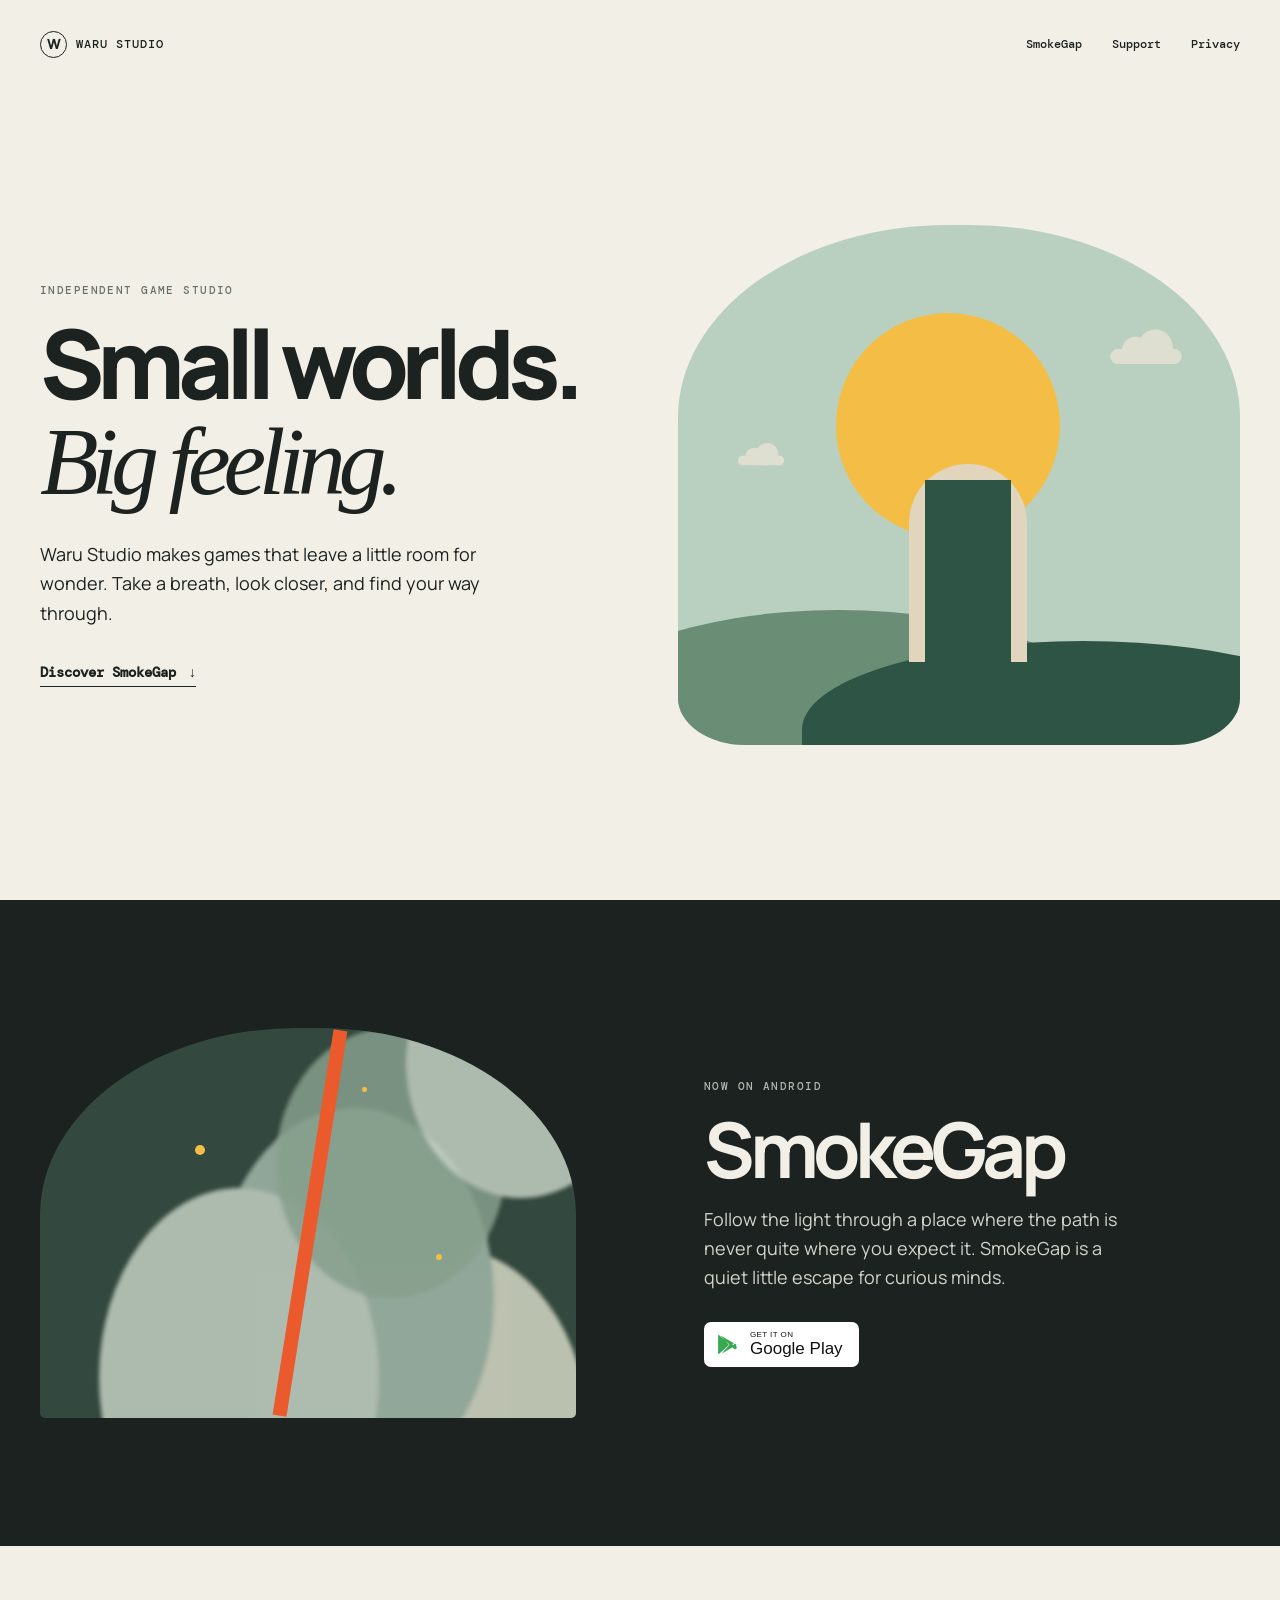
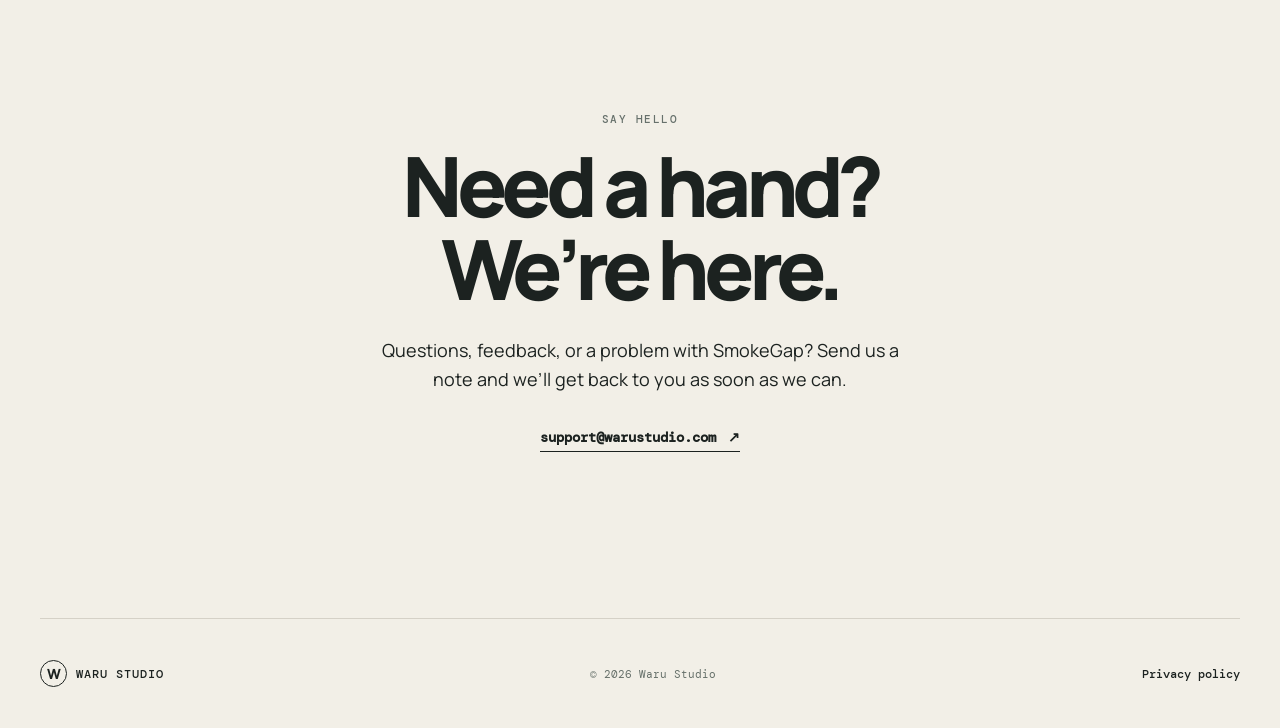
==== index.html @ ace578a3 "Initial website" ====
<!doctype html>
<html lang="en"><head><meta charset="utf-8"><meta name="viewport" content="width=device-width, initial-scale=1"><meta name="description" content="Waru Studio creates thoughtful games and digital experiences. Meet SmokeGap."><title>Waru Studio — Small worlds, made with care</title><link rel="preconnect" href="https://fonts.googleapis.com"><link rel="preconnect" href="https://fonts.gstatic.com" crossorigin><link href="https://fonts.googleapis.com/css2?family=DM+Mono:wght@400;500&family=Manrope:wght@400;500;600;700;800&display=swap" rel="stylesheet"><link rel="stylesheet" href="styles.css"></head>
<body><header class="site-header"><a class="brand" href="#top" aria-label="Waru Studio home"><span class="brand-mark">W</span> WARU STUDIO</a><button class="menu-toggle" aria-expanded="false" aria-controls="nav">Menu</button><nav id="nav" aria-label="Main navigation"><a href="#smokegap">SmokeGap</a><a href="#support">Support</a><a href="privacy.html">Privacy</a></nav></header>
<main id="top"><section class="hero" aria-labelledby="hero-title"><div class="hero-copy"><p class="eyebrow">Independent game studio</p><h1 id="hero-title">Small worlds.<br><em>Big feeling.</em></h1><p class="intro">Waru Studio makes games that leave a little room for wonder. Take a breath, look closer, and find your way through.</p><a class="text-link" href="#smokegap">Discover SmokeGap <span aria-hidden="true">↓</span></a></div><div class="hero-art" aria-hidden="true"><div class="sun"></div><div class="cloud cloud-one"></div><div class="cloud cloud-two"></div><div class="hill hill-back"></div><div class="hill hill-front"></div><div class="arch"><span></span></div><p>01 / WARU</p></div></section>
<section class="game" id="smokegap" aria-labelledby="smokegap-title"><div class="game-art" aria-hidden="true"><div class="smoke smoke-a"></div><div class="smoke smoke-b"></div><div class="gap"></div><div class="spark one"></div><div class="spark two"></div><div class="spark three"></div></div><div class="game-copy"><p class="eyebrow">Now on Android</p><h2 id="smokegap-title">SmokeGap</h2><p>Follow the light through a place where the path is never quite where you expect it. SmokeGap is a quiet little escape for curious minds.</p><a class="play-button" href="https://play.google.com/store/search?q=SmokeGap&amp;c=apps" target="_blank" rel="noopener noreferrer" aria-label="Find SmokeGap on Google Play"><svg viewBox="0 0 24 24" aria-hidden="true"><path d="M3.5 2.7 13.9 12 3.5 21.3c-.3-.3-.5-.8-.5-1.3V4c0-.5.2-1 .5-1.3Zm11.8 10.6 2.8-2.5-12.8-7.4 9.1 10Zm2.8.1-2.8-2.5-9.1 10 12.8-7.4c-.2 0-.5 0-.9-.1ZM20.4 12l-1.3-.8-3.2 2.8 3.2 2.8 1.3-.8c.8-.5.8-1.5 0-2Z"/></svg><span><small>GET IT ON</small>Google Play</span></a></div></section>
<section class="support" id="support" aria-labelledby="support-title"><p class="eyebrow">Say hello</p><h2 id="support-title">Need a hand?<br>We’re here.</h2><p>Questions, feedback, or a problem with SmokeGap? Send us a note and we’ll get back to you as soon as we can.</p><a class="contact-link" href="mailto:support@warustudio.com">support@warustudio.com <span aria-hidden="true">↗</span></a></section></main>
<footer><a class="brand" href="#top"><span class="brand-mark">W</span> WARU STUDIO</a><p>© <span id="year"></span> Waru Studio</p><a href="privacy.html">Privacy policy</a></footer><script src="script.js"></script></body></html>
---- styles.css ----
:root{--ink:#1c2220;--cream:#f2efe7;--orange:#eb5a2d;--yellow:#f4be46;--mono:"DM Mono",monospace;--sans:"Manrope",sans-serif}*{box-sizing:border-box}html{scroll-behavior:smooth}body{margin:0;background:var(--cream);color:var(--ink);font-family:var(--sans);font-size:16px;line-height:1.6}.site-header,footer{width:min(1200px,calc(100% - 48px));margin:auto;display:flex;align-items:center;justify-content:space-between}.site-header{min-height:88px}.brand{display:inline-flex;align-items:center;gap:9px;color:var(--ink);font:500 12px/1 var(--mono);letter-spacing:.08em;text-decoration:none}.brand-mark{display:grid;place-items:center;width:27px;height:27px;border:1.5px solid var(--ink);border-radius:50%;font-family:var(--sans);font-weight:800;font-size:14px;letter-spacing:0}nav{display:flex;gap:30px}nav a,footer>a:not(.brand){font:500 12px var(--mono);color:var(--ink);text-decoration:none}nav a:hover,footer>a:hover{color:var(--orange)}.menu-toggle{display:none;background:none;border:0;color:var(--ink);font:500 12px var(--mono)}.hero{width:min(1200px,calc(100% - 48px));min-height:calc(100vh - 88px);margin:auto;display:grid;grid-template-columns:1fr 1fr;gap:6vw;align-items:center;padding:62px 0 80px}.eyebrow{margin:0 0 18px;font:500 11px var(--mono);letter-spacing:.13em;text-transform:uppercase;color:#67716c}.hero h1,.support h2{margin:0;font-size:clamp(3.5rem,7.5vw,7rem);line-height:.99;letter-spacing:-.075em;font-weight:800}.hero h1 em{font-family:Georgia,serif;font-weight:400}.intro{max-width:470px;margin:30px 0;font-size:18px;line-height:1.65}.text-link,.contact-link{display:inline-flex;gap:12px;align-items:center;color:var(--ink);font:600 14px var(--mono);text-decoration:none;border-bottom:1px solid var(--ink);padding-bottom:5px}.text-link:hover,.contact-link:hover{color:var(--orange);border-color:var(--orange)}.hero-art{position:relative;height:min(520px,48vw);min-height:380px;background:#b9d0c1;border-radius:48% 48% 12% 12% / 37% 37% 9% 9%;overflow:hidden}.hero-art p{position:absolute;top:19px;right:23px;margin:0;font:11px var(--mono);color:#476257}.sun{position:absolute;width:40%;aspect-ratio:1;border-radius:50%;background:var(--yellow);top:17%;left:28%}.cloud{position:absolute;width:110px;height:23px;border-radius:30px;background:#e9e3d5;opacity:.8}.cloud:before,.cloud:after{content:"";position:absolute;border-radius:50%;background:inherit}.cloud:before{width:42px;height:42px;left:18px;bottom:0}.cloud:after{width:53px;height:53px;right:14px;bottom:0}.cloud-one{top:23%;right:7%;transform:scale(.65)}.cloud-two{top:43%;left:5%;transform:scale(.42)}.hill{position:absolute;bottom:-14%;border-radius:50% 50% 0 0}.hill-back{width:95%;height:40%;background:#6a8d76;left:-19%}.hill-front{width:100%;height:34%;background:#2d5445;right:-22%}.arch{position:absolute;bottom:16%;left:41%;width:21%;height:38%;border:16px solid #e2d5be;border-bottom:0;border-radius:120px 120px 0 0}.arch span{display:block;height:100%;background:#2d5445}.game{background:var(--ink);color:var(--cream);padding:clamp(70px,10vw,140px) max(24px,calc((100% - 1200px)/2));display:grid;grid-template-columns:1fr 1fr;align-items:center;gap:10vw}.game-art{height:390px;position:relative;background:#33483e;overflow:hidden;border-radius:48% 48% 5px 5px}.smoke{position:absolute;background:#c4d0c3;border-radius:50%;filter:blur(2px);opacity:.85}.smoke-a{height:380px;width:280px;left:11%;bottom:-150px;box-shadow:115px -80px 0 #a2b8a9,210px 60px 0 #d4d7c4}.smoke-b{height:270px;width:230px;right:-60px;top:-100px;box-shadow:-130px 100px 0 #879f8c}.gap{position:absolute;background:var(--orange);width:14px;height:100%;left:49%;transform:rotate(9deg)}.spark{position:absolute;width:10px;height:10px;border-radius:50%;background:var(--yellow)}.spark.one{left:29%;top:30%}.spark.two{right:25%;top:58%;width:6px;height:6px}.spark.three{left:60%;top:15%;width:5px;height:5px}.game h2{font-size:clamp(3rem,6vw,5.5rem);margin:0 0 18px;line-height:1;letter-spacing:-.065em}.game-copy>p:not(.eyebrow){max-width:440px;font-size:18px;margin:0 0 30px;color:#d3d4cb}.game .eyebrow{color:#aeb8af}.play-button{display:inline-flex;align-items:center;gap:10px;border-radius:7px;background:#fff;color:#111;padding:9px 16px 9px 11px;text-decoration:none;line-height:1.1;transition:transform .2s}.play-button:hover{transform:translateY(-2px)}.play-button svg{width:25px;fill:#36a852}.play-button small{display:block;font-size:8px;letter-spacing:.05em}.play-button span{font-size:17px;font-family:Arial,sans-serif}.support{width:min(700px,calc(100% - 48px));margin:auto;text-align:center;padding:clamp(90px,13vw,170px) 0}.support h2{font-size:clamp(3rem,6.5vw,5.8rem)}.support>p:not(.eyebrow){margin:27px auto 30px;max-width:540px;font-size:18px}footer{min-height:110px;border-top:1px solid #d5d1c7;color:#66706a;font-size:12px}footer p{margin:0;font:11px var(--mono)}.policy{width:min(760px,calc(100% - 48px));margin:70px auto 120px}.policy h1{font-size:clamp(3.2rem,8vw,6rem);line-height:1;letter-spacing:-.07em;margin:0 0 45px}.policy h2{font-size:1.45rem;margin:42px 0 8px;letter-spacing:-.035em}.policy p{font-size:17px}.policy a{color:var(--orange)}@media(max-width:720px){.site-header{min-height:72px}.menu-toggle{display:block}nav{display:none;position:absolute;top:62px;left:24px;right:24px;padding:18px;background:var(--cream);border:1px solid #d5d1c7;flex-direction:column;gap:12px;z-index:3}nav.open,.always-visible{display:flex}.hero{grid-template-columns:1fr;gap:50px;padding-top:48px}.hero-art{height:80vw;min-height:0;order:-1;border-radius:42% 42% 12% 12% / 33% 33% 9% 9%}.hero h1{font-size:clamp(3.6rem,17vw,5.4rem)}.game{grid-template-columns:1fr;gap:45px}.game-art{height:300px}.support{padding:100px 0}footer{min-height:140px;flex-wrap:wrap;gap:15px;padding:25px 0}footer .brand{width:100%}}
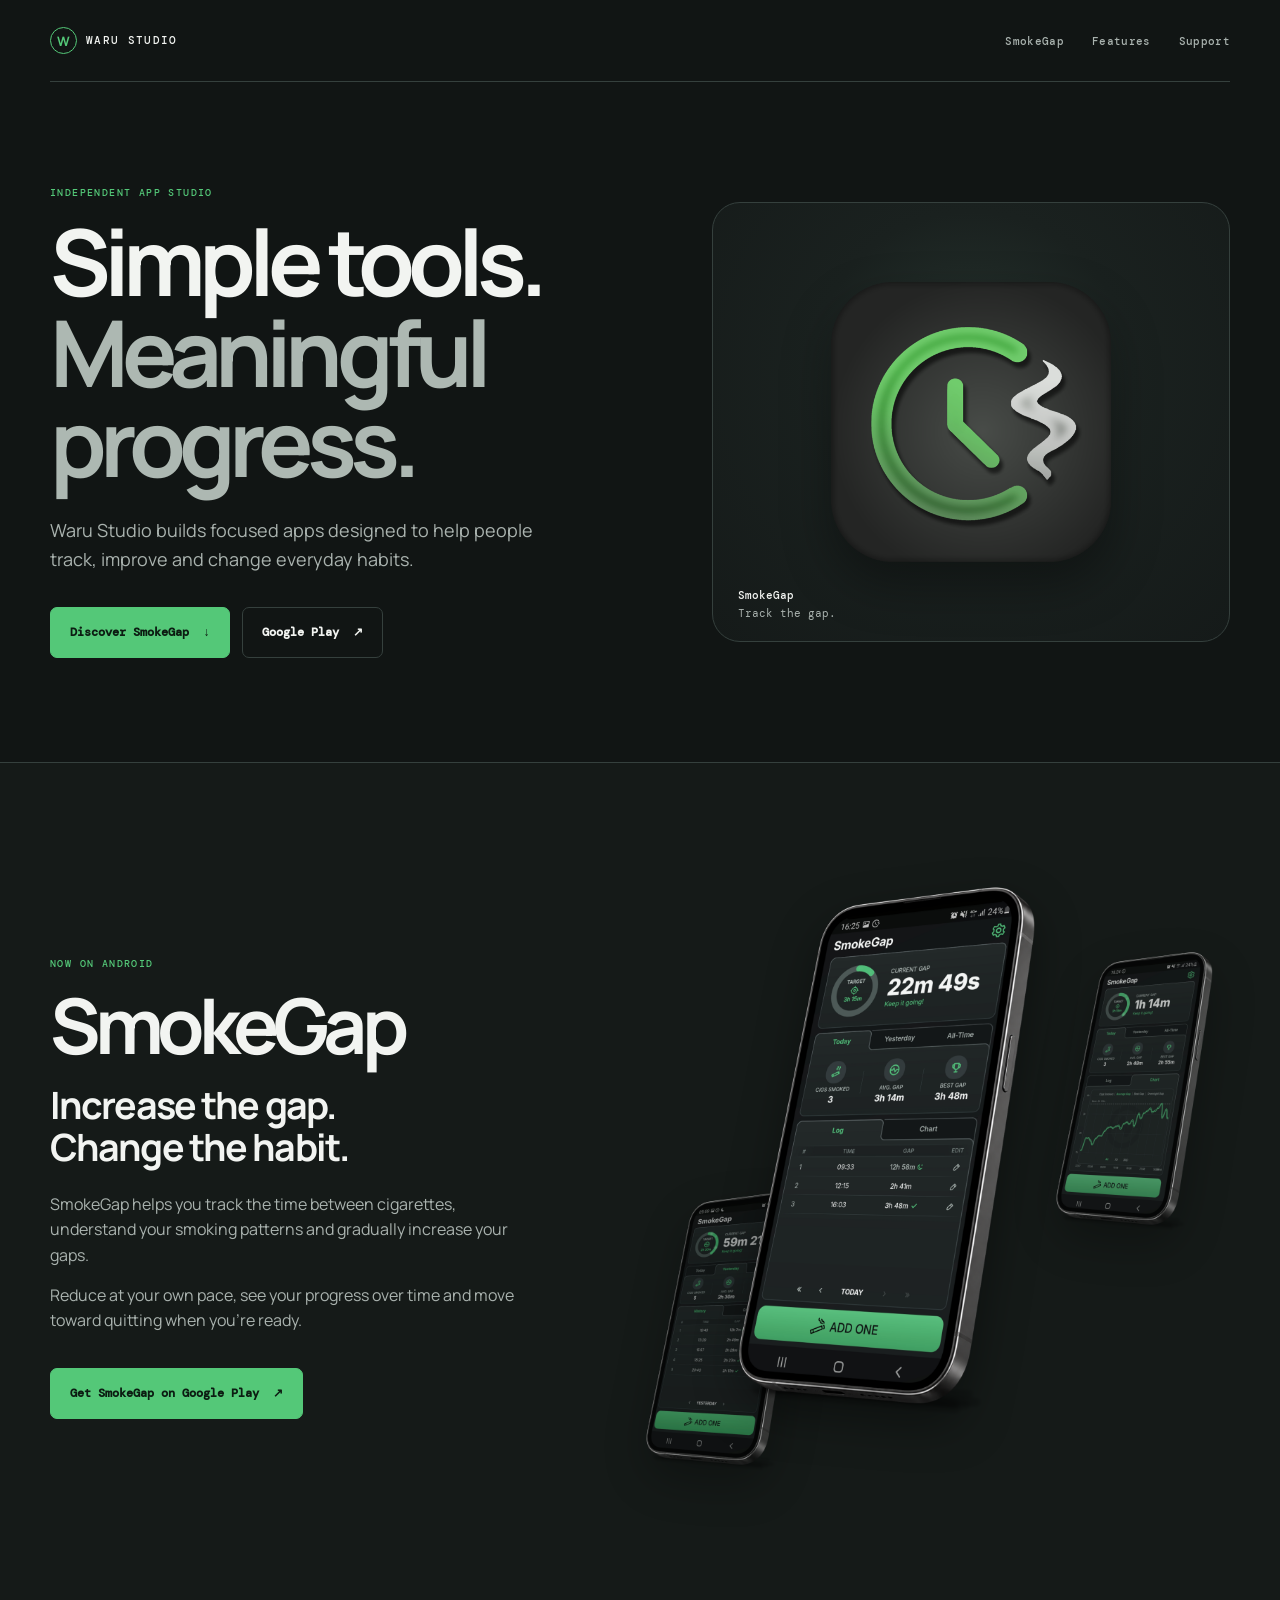
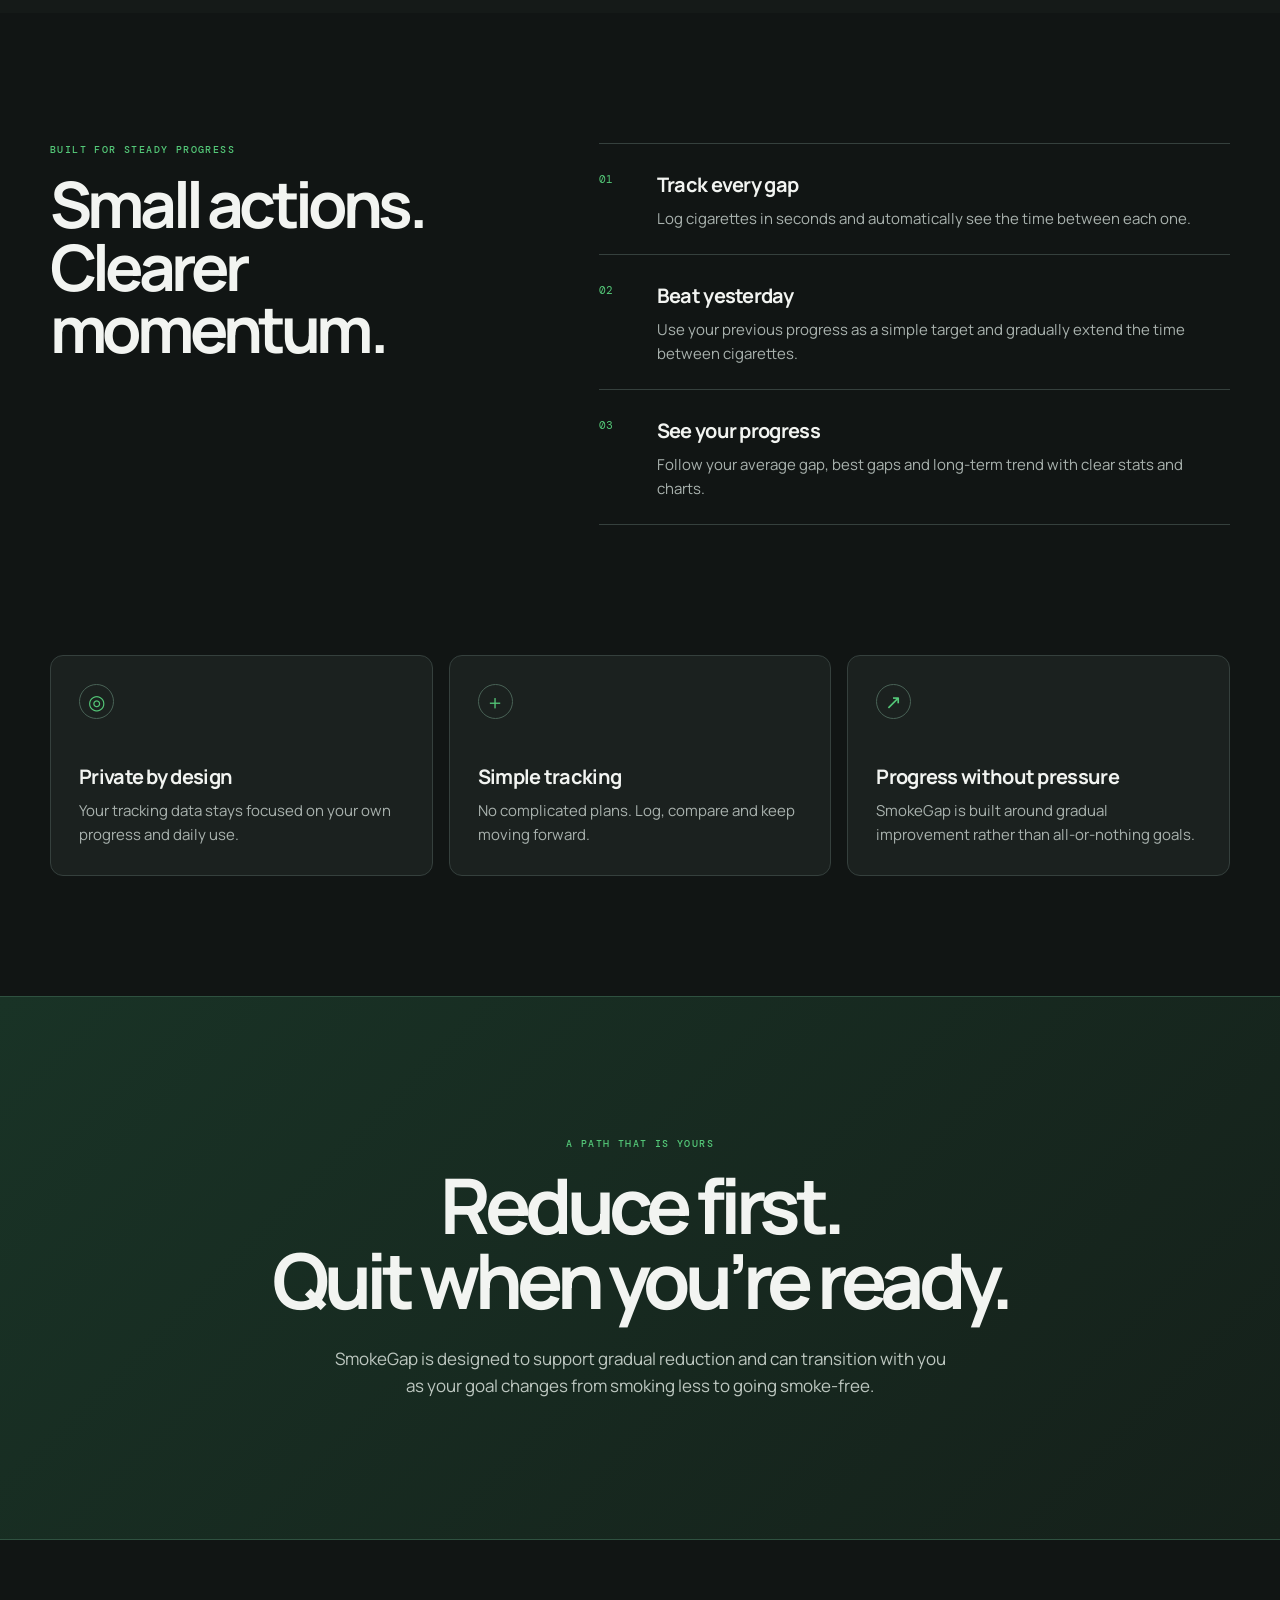
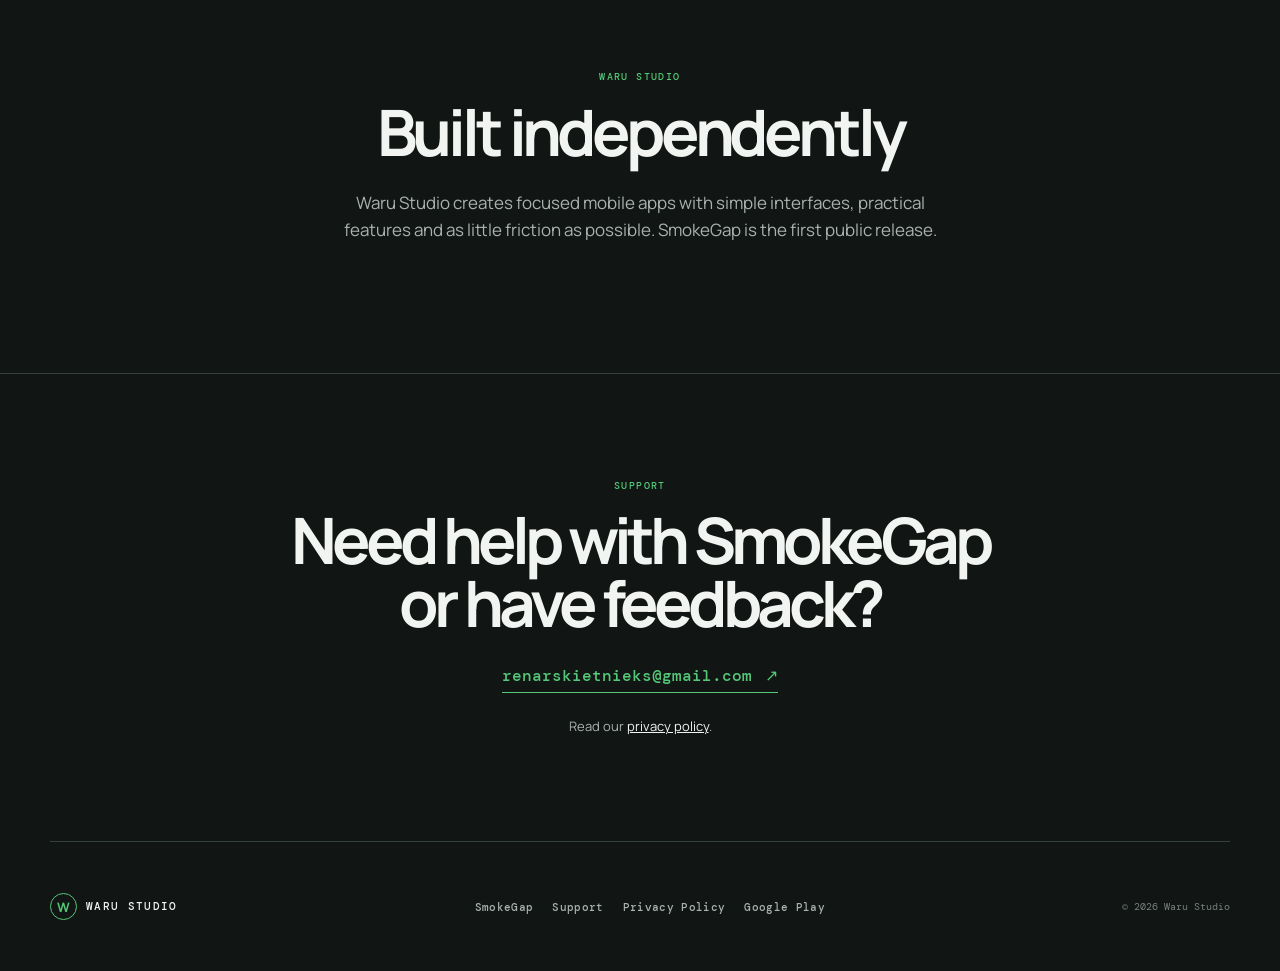
==== commit 0313b137: "1.0.2" ====
--- a/index.html
+++ b/index.html
@@ -1,7 +1,23 @@
 <!doctype html>
-<html lang="en"><head><meta charset="utf-8"><meta name="viewport" content="width=device-width, initial-scale=1"><meta name="description" content="Waru Studio creates thoughtful games and digital experiences. Meet SmokeGap."><title>Waru Studio — Small worlds, made with care</title><link rel="preconnect" href="https://fonts.googleapis.com"><link rel="preconnect" href="https://fonts.gstatic.com" crossorigin><link href="https://fonts.googleapis.com/css2?family=DM+Mono:wght@400;500&family=Manrope:wght@400;500;600;700;800&display=swap" rel="stylesheet"><link rel="stylesheet" href="styles.css"></head>
-<body><header class="site-header"><a class="brand" href="#top" aria-label="Waru Studio home"><span class="brand-mark">W</span> WARU STUDIO</a><button class="menu-toggle" aria-expanded="false" aria-controls="nav">Menu</button><nav id="nav" aria-label="Main navigation"><a href="#smokegap">SmokeGap</a><a href="#support">Support</a><a href="privacy.html">Privacy</a></nav></header>
-<main id="top"><section class="hero" aria-labelledby="hero-title"><div class="hero-copy"><p class="eyebrow">Independent game studio</p><h1 id="hero-title">Small worlds.<br><em>Big feeling.</em></h1><p class="intro">Waru Studio makes games that leave a little room for wonder. Take a breath, look closer, and find your way through.</p><a class="text-link" href="#smokegap">Discover SmokeGap <span aria-hidden="true">↓</span></a></div><div class="hero-art" aria-hidden="true"><div class="sun"></div><div class="cloud cloud-one"></div><div class="cloud cloud-two"></div><div class="hill hill-back"></div><div class="hill hill-front"></div><div class="arch"><span></span></div><p>01 / WARU</p></div></section>
-<section class="game" id="smokegap" aria-labelledby="smokegap-title"><div class="game-art" aria-hidden="true"><div class="smoke smoke-a"></div><div class="smoke smoke-b"></div><div class="gap"></div><div class="spark one"></div><div class="spark two"></div><div class="spark three"></div></div><div class="game-copy"><p class="eyebrow">Now on Android</p><h2 id="smokegap-title">SmokeGap</h2><p>Follow the light through a place where the path is never quite where you expect it. SmokeGap is a quiet little escape for curious minds.</p><a class="play-button" href="https://play.google.com/store/search?q=SmokeGap&amp;c=apps" target="_blank" rel="noopener noreferrer" aria-label="Find SmokeGap on Google Play"><svg viewBox="0 0 24 24" aria-hidden="true"><path d="M3.5 2.7 13.9 12 3.5 21.3c-.3-.3-.5-.8-.5-1.3V4c0-.5.2-1 .5-1.3Zm11.8 10.6 2.8-2.5-12.8-7.4 9.1 10Zm2.8.1-2.8-2.5-9.1 10 12.8-7.4c-.2 0-.5 0-.9-.1ZM20.4 12l-1.3-.8-3.2 2.8 3.2 2.8 1.3-.8c.8-.5.8-1.5 0-2Z"/></svg><span><small>GET IT ON</small>Google Play</span></a></div></section>
-<section class="support" id="support" aria-labelledby="support-title"><p class="eyebrow">Say hello</p><h2 id="support-title">Need a hand?<br>We’re here.</h2><p>Questions, feedback, or a problem with SmokeGap? Send us a note and we’ll get back to you as soon as we can.</p><a class="contact-link" href="mailto:support@warustudio.com">support@warustudio.com <span aria-hidden="true">↗</span></a></section></main>
-<footer><a class="brand" href="#top"><span class="brand-mark">W</span> WARU STUDIO</a><p>© <span id="year"></span> Waru Studio</p><a href="privacy.html">Privacy policy</a></footer><script src="script.js"></script></body></html>
+<html lang="en">
+<head>
+  <meta charset="utf-8"><meta name="viewport" content="width=device-width, initial-scale=1">
+  <title>Waru Studio | SmokeGap</title>
+  <meta name="description" content="Waru Studio builds focused mobile apps including SmokeGap, a smoking tracker designed to help users increase the time between cigarettes and reduce smoking gradually.">
+  <meta property="og:title" content="Waru Studio | SmokeGap"><meta property="og:description" content="Simple tools for meaningful progress."><meta property="og:image" content="assets/SmokeGap_PlayStore_512.png"><meta property="og:type" content="website">
+  <link rel="preconnect" href="https://fonts.googleapis.com"><link rel="preconnect" href="https://fonts.gstatic.com" crossorigin><link href="https://fonts.googleapis.com/css2?family=DM+Mono:wght@400;500&family=Manrope:wght@400;500;600;700;800&display=swap" rel="stylesheet"><link rel="stylesheet" href="styles.css">
+</head>
+<body>
+  <header class="site-header"><a class="brand" href="#top"><span class="brand-mark">W</span> WARU STUDIO</a><button class="menu-toggle" aria-expanded="false" aria-controls="nav">Menu</button><nav id="nav"><a href="#smokegap">SmokeGap</a><a href="#features">Features</a><a href="#support">Support</a></nav></header>
+<main id="top">
+    <section class="hero"><div class="hero-copy"><p class="eyebrow">Independent app studio</p><h1>Simple tools.<br><span>Meaningful progress.</span></h1><p>Waru Studio builds focused apps designed to help people track, improve and change everyday habits.</p><div class="actions"><a class="button button-primary" href="#smokegap">Discover SmokeGap <span>↓</span></a><a class="button button-quiet" href="https://play.google.com/store/apps/details?id=com.warustudio.smokegap" target="_blank" rel="noopener">Google Play <span>↗</span></a></div></div><div class="hero-product"><div class="grid-line"></div><img src="assets/SmokeGap_PlayStore_512.png" alt="SmokeGap app icon"><p><b>SmokeGap</b><br>Track the gap.</p></div></section>
+    <section class="product" id="smokegap"><div class="product-intro"><p class="eyebrow">Now on Android</p><h2>SmokeGap</h2><h3>Increase the gap.<br>Change the habit.</h3><p>SmokeGap helps you track the time between cigarettes, understand your smoking patterns and gradually increase your gaps.</p><p>Reduce at your own pace, see your progress over time and move toward quitting when you’re ready.</p><a class="button button-primary" href="https://play.google.com/store/apps/details?id=com.warustudio.smokegap" target="_blank" rel="noopener">Get SmokeGap on Google Play <span>↗</span></a></div><div class="screens"><img class="screen-main" src="assets/phonescreenshot.png" alt="SmokeGap showing today's dashboard and gaps"><img class="screen-small screen-one" src="assets/phonescreenshot3.png" alt="SmokeGap progress chart"><img class="screen-small screen-two" src="assets/phonescreenshot2.png" alt="SmokeGap history screen"></div></section>
+    <section class="features" id="features"><div class="section-heading"><p class="eyebrow">Built for steady progress</p><h2>Small actions.<br>Clearer momentum.</h2></div><div class="feature-list"><article><span>01</span><h3>Track every gap</h3><p>Log cigarettes in seconds and automatically see the time between each one.</p></article><article><span>02</span><h3>Beat yesterday</h3><p>Use your previous progress as a simple target and gradually extend the time between cigarettes.</p></article><article><span>03</span><h3>See your progress</h3><p>Follow your average gap, best gaps and long-term trend with clear stats and charts.</p></article></div></section>
+    <section class="trust"><article><div>◎</div><h3>Private by design</h3><p>Your tracking data stays focused on your own progress and daily use.</p></article><article><div>＋</div><h3>Simple tracking</h3><p>No complicated plans. Log, compare and keep moving forward.</p></article><article><div>↗</div><h3>Progress without pressure</h3><p>SmokeGap is built around gradual improvement rather than all-or-nothing goals.</p></article></section>
+    <section class="direction"><p class="eyebrow">A path that is yours</p><h2>Reduce first.<br>Quit when you’re ready.</h2><p>SmokeGap is designed to support gradual reduction and can transition with you as your goal changes from smoking less to going smoke-free.</p></section>
+    <section class="studio"><p class="eyebrow">Waru Studio</p><h2>Built independently</h2><p>Waru Studio creates focused mobile apps with simple interfaces, practical features and as little friction as possible. SmokeGap is the first public release.</p></section>
+    <section class="support" id="support"><p class="eyebrow">Support</p><h2>Need help with SmokeGap<br>or have feedback?</h2><a class="email" href="mailto:renarskietnieks@gmail.com">renarskietnieks@gmail.com <span>↗</span></a><p class="privacy-note">Read our <a href="privacy.html">privacy policy</a>.</p></section>
+  </main>
+  <footer><a class="brand" href="#top"><span class="brand-mark">W</span> WARU STUDIO</a><div><a href="#smokegap">SmokeGap</a><a href="#support">Support</a><a href="privacy.html">Privacy Policy</a><a href="https://play.google.com/store/apps/details?id=com.warustudio.smokegap" target="_blank" rel="noopener">Google Play</a></div><p>© <span id="year"></span> Waru Studio</p></footer><script src="script.js"></script>
+</body>
+</html>
--- a/styles.css
+++ b/styles.css
@@ -1 +1 @@
-:root{--ink:#1c2220;--cream:#f2efe7;--orange:#eb5a2d;--yellow:#f4be46;--mono:"DM Mono",monospace;--sans:"Manrope",sans-serif}*{box-sizing:border-box}html{scroll-behavior:smooth}body{margin:0;background:var(--cream);color:var(--ink);font-family:var(--sans);font-size:16px;line-height:1.6}.site-header,footer{width:min(1200px,calc(100% - 48px));margin:auto;display:flex;align-items:center;justify-content:space-between}.site-header{min-height:88px}.brand{display:inline-flex;align-items:center;gap:9px;color:var(--ink);font:500 12px/1 var(--mono);letter-spacing:.08em;text-decoration:none}.brand-mark{display:grid;place-items:center;width:27px;height:27px;border:1.5px solid var(--ink);border-radius:50%;font-family:var(--sans);font-weight:800;font-size:14px;letter-spacing:0}nav{display:flex;gap:30px}nav a,footer>a:not(.brand){font:500 12px var(--mono);color:var(--ink);text-decoration:none}nav a:hover,footer>a:hover{color:var(--orange)}.menu-toggle{display:none;background:none;border:0;color:var(--ink);font:500 12px var(--mono)}.hero{width:min(1200px,calc(100% - 48px));min-height:calc(100vh - 88px);margin:auto;display:grid;grid-template-columns:1fr 1fr;gap:6vw;align-items:center;padding:62px 0 80px}.eyebrow{margin:0 0 18px;font:500 11px var(--mono);letter-spacing:.13em;text-transform:uppercase;color:#67716c}.hero h1,.support h2{margin:0;font-size:clamp(3.5rem,7.5vw,7rem);line-height:.99;letter-spacing:-.075em;font-weight:800}.hero h1 em{font-family:Georgia,serif;font-weight:400}.intro{max-width:470px;margin:30px 0;font-size:18px;line-height:1.65}.text-link,.contact-link{display:inline-flex;gap:12px;align-items:center;color:var(--ink);font:600 14px var(--mono);text-decoration:none;border-bottom:1px solid var(--ink);padding-bottom:5px}.text-link:hover,.contact-link:hover{color:var(--orange);border-color:var(--orange)}.hero-art{position:relative;height:min(520px,48vw);min-height:380px;background:#b9d0c1;border-radius:48% 48% 12% 12% / 37% 37% 9% 9%;overflow:hidden}.hero-art p{position:absolute;top:19px;right:23px;margin:0;font:11px var(--mono);color:#476257}.sun{position:absolute;width:40%;aspect-ratio:1;border-radius:50%;background:var(--yellow);top:17%;left:28%}.cloud{position:absolute;width:110px;height:23px;border-radius:30px;background:#e9e3d5;opacity:.8}.cloud:before,.cloud:after{content:"";position:absolute;border-radius:50%;background:inherit}.cloud:before{width:42px;height:42px;left:18px;bottom:0}.cloud:after{width:53px;height:53px;right:14px;bottom:0}.cloud-one{top:23%;right:7%;transform:scale(.65)}.cloud-two{top:43%;left:5%;transform:scale(.42)}.hill{position:absolute;bottom:-14%;border-radius:50% 50% 0 0}.hill-back{width:95%;height:40%;background:#6a8d76;left:-19%}.hill-front{width:100%;height:34%;background:#2d5445;right:-22%}.arch{position:absolute;bottom:16%;left:41%;width:21%;height:38%;border:16px solid #e2d5be;border-bottom:0;border-radius:120px 120px 0 0}.arch span{display:block;height:100%;background:#2d5445}.game{background:var(--ink);color:var(--cream);padding:clamp(70px,10vw,140px) max(24px,calc((100% - 1200px)/2));display:grid;grid-template-columns:1fr 1fr;align-items:center;gap:10vw}.game-art{height:390px;position:relative;background:#33483e;overflow:hidden;border-radius:48% 48% 5px 5px}.smoke{position:absolute;background:#c4d0c3;border-radius:50%;filter:blur(2px);opacity:.85}.smoke-a{height:380px;width:280px;left:11%;bottom:-150px;box-shadow:115px -80px 0 #a2b8a9,210px 60px 0 #d4d7c4}.smoke-b{height:270px;width:230px;right:-60px;top:-100px;box-shadow:-130px 100px 0 #879f8c}.gap{position:absolute;background:var(--orange);width:14px;height:100%;left:49%;transform:rotate(9deg)}.spark{position:absolute;width:10px;height:10px;border-radius:50%;background:var(--yellow)}.spark.one{left:29%;top:30%}.spark.two{right:25%;top:58%;width:6px;height:6px}.spark.three{left:60%;top:15%;width:5px;height:5px}.game h2{font-size:clamp(3rem,6vw,5.5rem);margin:0 0 18px;line-height:1;letter-spacing:-.065em}.game-copy>p:not(.eyebrow){max-width:440px;font-size:18px;margin:0 0 30px;color:#d3d4cb}.game .eyebrow{color:#aeb8af}.play-button{display:inline-flex;align-items:center;gap:10px;border-radius:7px;background:#fff;color:#111;padding:9px 16px 9px 11px;text-decoration:none;line-height:1.1;transition:transform .2s}.play-button:hover{transform:translateY(-2px)}.play-button svg{width:25px;fill:#36a852}.play-button small{display:block;font-size:8px;letter-spacing:.05em}.play-button span{font-size:17px;font-family:Arial,sans-serif}.support{width:min(700px,calc(100% - 48px));margin:auto;text-align:center;padding:clamp(90px,13vw,170px) 0}.support h2{font-size:clamp(3rem,6.5vw,5.8rem)}.support>p:not(.eyebrow){margin:27px auto 30px;max-width:540px;font-size:18px}footer{min-height:110px;border-top:1px solid #d5d1c7;color:#66706a;font-size:12px}footer p{margin:0;font:11px var(--mono)}.policy{width:min(760px,calc(100% - 48px));margin:70px auto 120px}.policy h1{font-size:clamp(3.2rem,8vw,6rem);line-height:1;letter-spacing:-.07em;margin:0 0 45px}.policy h2{font-size:1.45rem;margin:42px 0 8px;letter-spacing:-.035em}.policy p{font-size:17px}.policy a{color:var(--orange)}@media(max-width:720px){.site-header{min-height:72px}.menu-toggle{display:block}nav{display:none;position:absolute;top:62px;left:24px;right:24px;padding:18px;background:var(--cream);border:1px solid #d5d1c7;flex-direction:column;gap:12px;z-index:3}nav.open,.always-visible{display:flex}.hero{grid-template-columns:1fr;gap:50px;padding-top:48px}.hero-art{height:80vw;min-height:0;order:-1;border-radius:42% 42% 12% 12% / 33% 33% 9% 9%}.hero h1{font-size:clamp(3.6rem,17vw,5.4rem)}.game{grid-template-columns:1fr;gap:45px}.game-art{height:300px}.support{padding:100px 0}footer{min-height:140px;flex-wrap:wrap;gap:15px;padding:25px 0}footer .brand{width:100%}}
+:root{--bg:#111514;--panel:#1b211f;--line:#35403d;--text:#f2f4f1;--muted:#a9b2ae;--green:#54c878;--green-deep:#239c57;--mono:"DM Mono",monospace;--sans:"Manrope",sans-serif}*{box-sizing:border-box}html{scroll-behavior:smooth}body{margin:0;background:var(--bg);color:var(--text);font-family:var(--sans);line-height:1.6}.site-header,footer{width:min(1180px,calc(100% - 48px));margin:auto;display:flex;align-items:center;justify-content:space-between}.site-header{height:82px;border-bottom:1px solid var(--line)}.brand{display:inline-flex;align-items:center;gap:9px;color:var(--text);font:500 11px/1 var(--mono);letter-spacing:.12em;text-decoration:none}.brand-mark{display:grid;place-items:center;width:27px;height:27px;border:1px solid var(--green);border-radius:50%;color:var(--green);font:700 13px var(--sans);letter-spacing:0}nav{display:flex;gap:28px}nav a,footer a:not(.brand){color:var(--muted);font:500 11px var(--mono);text-decoration:none;letter-spacing:.03em}nav a:hover,footer a:hover{color:var(--green)}.menu-toggle{display:none;border:0;background:transparent;color:var(--text);font:500 11px var(--mono)}.hero{width:min(1180px,calc(100% - 48px));margin:auto;min-height:680px;display:grid;grid-template-columns:1.05fr .95fr;gap:7vw;align-items:center;padding:82px 0}.eyebrow{margin:0 0 17px;color:var(--green);font:500 10px var(--mono);text-transform:uppercase;letter-spacing:.14em}.hero h1,.section-heading h2,.direction h2,.support h2{margin:0;letter-spacing:-.075em;line-height:.98;font-size:clamp(3.4rem,7.2vw,6.5rem)}.hero h1 span{color:#adb8b2}.hero-copy>p:not(.eyebrow){max-width:500px;margin:29px 0 33px;color:var(--muted);font-size:18px}.actions{display:flex;gap:12px;flex-wrap:wrap}.button{display:inline-flex;align-items:center;justify-content:center;gap:14px;min-height:51px;padding:0 19px;border:1px solid var(--line);border-radius:7px;color:var(--text);font:600 12px var(--mono);text-decoration:none;transition:transform .2s,background .2s}.button:hover{transform:translateY(-2px)}.button-primary{background:var(--green);border-color:var(--green);color:#0c1c12}.button-primary:hover{background:#6bd58a}.button-quiet:hover{border-color:var(--green);color:var(--green)}.hero-product{position:relative;min-height:440px;display:grid;place-items:center;overflow:hidden;border:1px solid var(--line);border-radius:28px;background:radial-gradient(circle at 50% 38%,#27342f 0,#1a211f 42%,#151a19 100%)}.hero-product img{width:min(280px,62%);z-index:1;filter:drop-shadow(0 22px 24px rgba(0,0,0,.35))}.hero-product p{position:absolute;left:25px;bottom:18px;margin:0;color:var(--muted);font:11px/1.7 var(--mono)}.hero-product b{color:var(--text);font-weight:500}.grid-line{position:absolute;inset:0;background:linear-gradient(90deg,transparent 49.8%,rgba(84,200,120,.13) 50%,transparent 50.2%),linear-gradient(transparent 49.8%,rgba(84,200,120,.13) 50%,transparent 50.2%);background-size:80px 80px}.product{display:grid;grid-template-columns:.9fr 1.1fr;gap:7vw;align-items:center;padding:120px max(24px,calc((100% - 1180px)/2));border-top:1px solid var(--line);background:#151a18}.product h2{margin:0;font-size:clamp(3.2rem,6vw,5.3rem);letter-spacing:-.075em;line-height:1}.product h3{margin:20px 0 23px;font-size:clamp(1.65rem,3vw,2.35rem);letter-spacing:-.05em;line-height:1.13}.product-intro>p:not(.eyebrow){max-width:470px;color:var(--muted);margin:0 0 14px}.product-intro .button{margin-top:20px}.screens{height:610px;position:relative}.screens img{position:absolute;height:auto;filter:drop-shadow(0 18px 23px rgba(0,0,0,.38))}.screen-main{z-index:2;width:360px;max-height:600px;object-fit:contain;left:13%;top:0}.screen-small{z-index:1;width:190px;opacity:.75}.screen-one{right:0;top:11%}.screen-two{left:0;bottom:3%}.features{width:min(1180px,calc(100% - 48px));margin:auto;padding:130px 0;display:grid;grid-template-columns:.8fr 1.2fr;gap:10vw}.section-heading h2{font-size:clamp(2.7rem,5vw,4.5rem)}.feature-list{border-top:1px solid var(--line)}.feature-list article{position:relative;padding:25px 0 23px 58px;border-bottom:1px solid var(--line)}.feature-list span{position:absolute;top:28px;left:0;color:var(--green);font:11px var(--mono)}.feature-list h3,.trust h3{margin:0 0 6px;font-size:20px;letter-spacing:-.035em}.feature-list p,.trust p{margin:0;color:var(--muted);font-size:15px}.trust{padding:0 max(24px,calc((100% - 1180px)/2)) 120px;display:grid;grid-template-columns:repeat(3,1fr);gap:16px}.trust article{padding:28px;border:1px solid var(--line);border-radius:13px;background:var(--panel)}.trust article>div{width:35px;height:35px;display:grid;place-items:center;margin-bottom:42px;border:1px solid #496256;border-radius:50%;color:var(--green);font-size:20px}.direction{padding:140px 24px;text-align:center;background:linear-gradient(135deg,#193326,#15201a);border-top:1px solid #2f5140;border-bottom:1px solid #2f5140}.direction h2{font-size:clamp(2.9rem,6vw,5.2rem)}.direction>p:last-child{max-width:630px;margin:27px auto 0;color:#bdc7c0;font-size:17px}.studio{width:min(780px,calc(100% - 48px));margin:auto;padding:130px 0;text-align:center}.studio h2{margin:0;font-size:clamp(2.8rem,5vw,4.4rem);line-height:1;letter-spacing:-.065em}.studio>p:last-child{margin:25px auto 0;max-width:630px;color:var(--muted);font-size:17px}.support{padding:105px 24px;text-align:center;border-top:1px solid var(--line)}.support h2{font-size:clamp(2.6rem,5vw,4.6rem)}.email{display:inline-flex;gap:13px;margin-top:30px;padding-bottom:6px;color:var(--green);border-bottom:1px solid var(--green);font:500 clamp(.8rem,2vw,1rem) var(--mono);text-decoration:none}.privacy-note{margin:23px 0 0;color:var(--muted);font-size:13px}.privacy-note a{color:var(--text)}footer{min-height:130px;border-top:1px solid var(--line);gap:30px}footer div{display:flex;gap:19px;flex-wrap:wrap}footer p{margin:0;color:#76817c;font:10px var(--mono)}.policy{width:min(760px,calc(100% - 48px));margin:70px auto 120px}.policy h1{font-size:clamp(3.2rem,8vw,6rem);line-height:1;letter-spacing:-.07em;margin:0 0 45px}.policy h2{font-size:1.45rem;margin:42px 0 8px;letter-spacing:-.035em}.policy p{font-size:17px;color:var(--muted)}.policy a{color:var(--green)}@media(max-width:800px){.hero{min-height:auto;grid-template-columns:1fr;padding:70px 0}.hero-product{min-height:360px;max-width:520px}.product{grid-template-columns:1fr;padding-top:90px;padding-bottom:80px}.product-intro{max-width:600px}.screens{height:540px;max-width:520px}.screen-main{width:320px;left:17%}.features{grid-template-columns:1fr;gap:45px}.trust{grid-template-columns:1fr;padding-bottom:90px}.trust article>div{margin-bottom:25px}}@media(max-width:600px){.site-header{height:68px}.menu-toggle{display:block}nav{display:none;position:absolute;z-index:5;top:56px;left:20px;right:20px;padding:17px;background:#1b211f;border:1px solid var(--line);border-radius:9px;flex-direction:column;gap:13px}nav.open{display:flex}.site-header,footer,.hero,.features,.studio{width:min(100% - 40px,1180px)}.hero{padding:55px 0 60px;gap:40px}.hero h1{font-size:clamp(3.25rem,15vw,4.6rem)}.hero-copy>p:not(.eyebrow){font-size:16px}.actions{display:grid;grid-template-columns:1fr}.hero-product{min-height:310px}.hero-product img{width:190px}.product{padding-left:20px;padding-right:20px}.product h2{font-size:3.4rem}.product h3{font-size:1.7rem}.screens{height:420px;margin-top:5px}.screen-main{width:250px;left:17%;max-height:420px}.screen-small{width:120px}.screen-one{right:-6px}.screen-two{left:-7px}.features{padding:88px 0}.direction{padding:95px 20px}.studio{padding:90px 0}.support{padding:85px 20px}.support h2{font-size:2.7rem}footer{width:calc(100% - 40px);min-height:185px;align-items:flex-start;justify-content:center;flex-direction:column;padding:26px 0;gap:17px}footer div{gap:14px}}
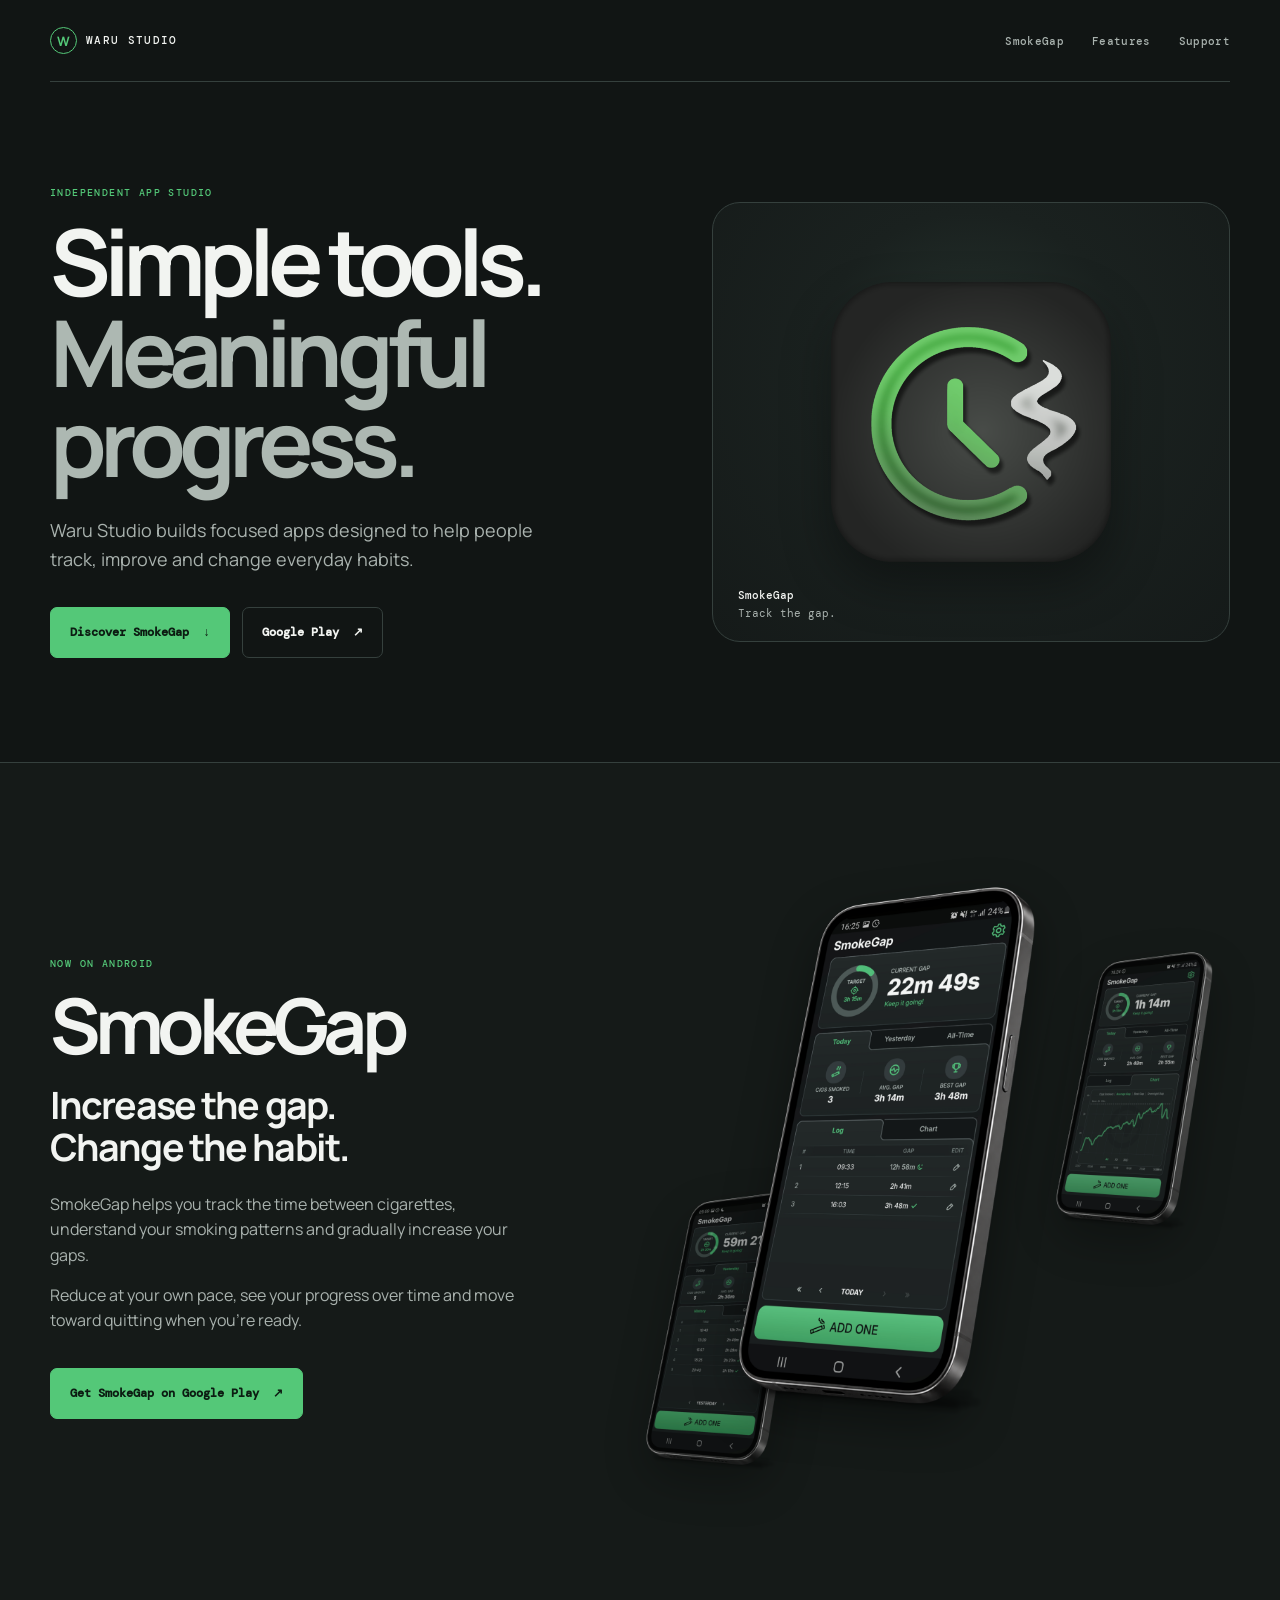
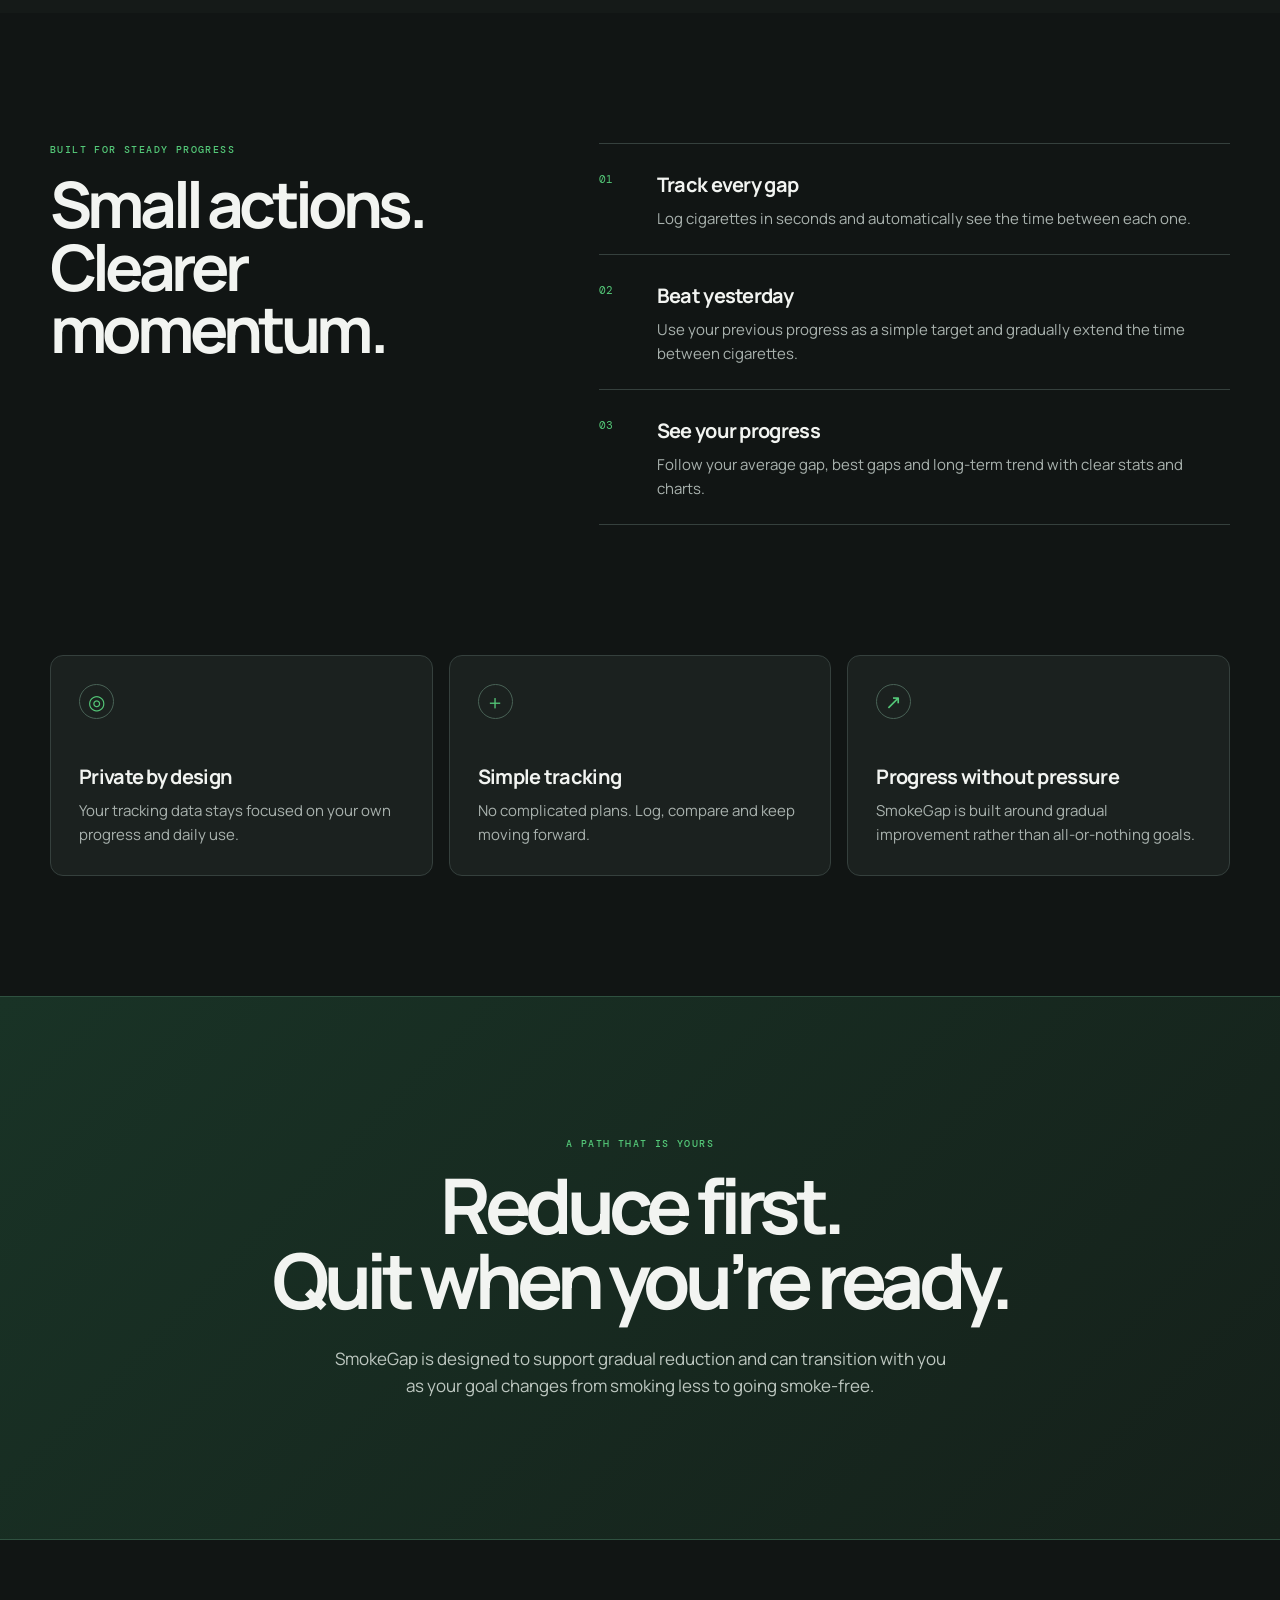
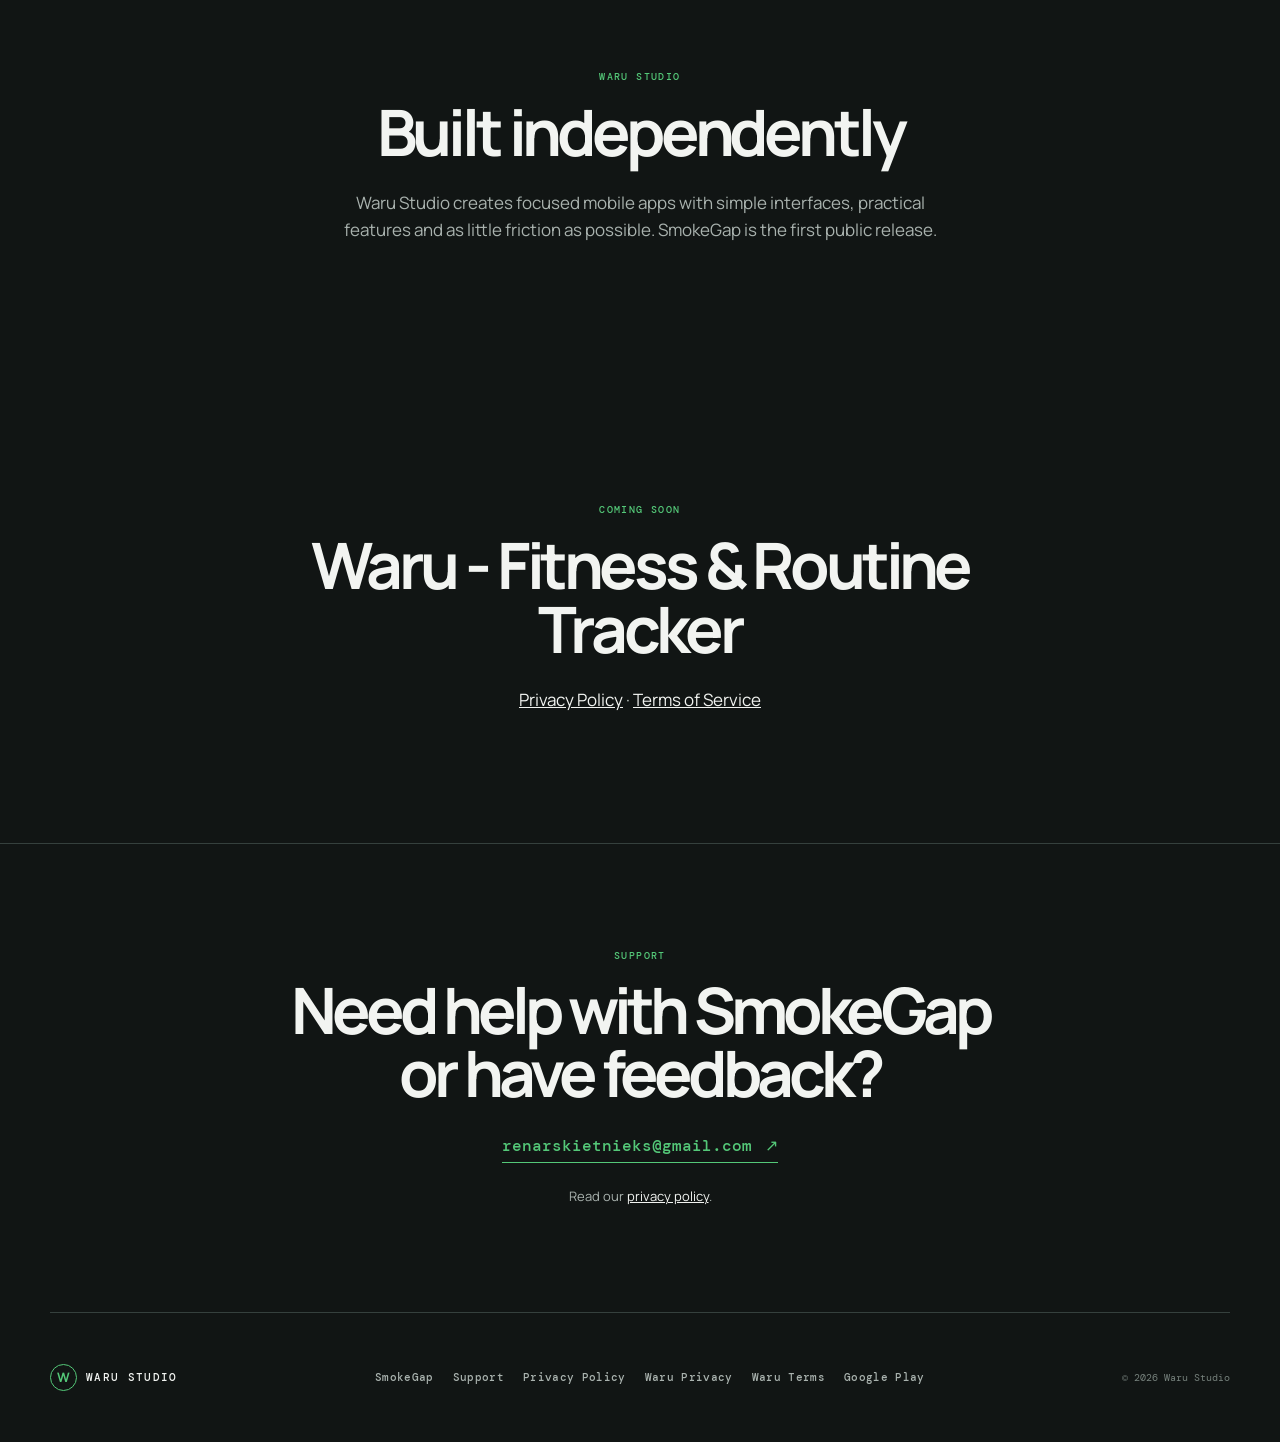
==== commit 4bf48386: "Add Waru privacy and terms pages" ====
--- a/index.html
+++ b/index.html
@@ -4,7 +4,7 @@
   <meta charset="utf-8"><meta name="viewport" content="width=device-width, initial-scale=1">
   <title>Waru Studio | SmokeGap</title>
   <meta name="description" content="Waru Studio builds focused mobile apps including SmokeGap, a smoking tracker designed to help users increase the time between cigarettes and reduce smoking gradually.">
-  <meta property="og:title" content="Waru Studio | SmokeGap"><meta property="og:description" content="Simple tools for meaningful progress."><meta property="og:image" content="assets/SmokeGap_PlayStore_512.png"><meta property="og:type" content="website">
+  <meta property="og:title" content="Waru Studio | SmokeGap"><meta property="og:description" content="Simple tools for meaningful progress."><meta property="og:image" content="assets/SmokeGap_PlayStore_512.png"><meta property="og:type" content="website"><link rel="icon" href="favicon.svg" type="image/svg+xml">
   <link rel="preconnect" href="https://fonts.googleapis.com"><link rel="preconnect" href="https://fonts.gstatic.com" crossorigin><link href="https://fonts.googleapis.com/css2?family=DM+Mono:wght@400;500&family=Manrope:wght@400;500;600;700;800&display=swap" rel="stylesheet"><link rel="stylesheet" href="styles.css">
 </head>
 <body>
@@ -16,8 +16,9 @@
     <section class="trust"><article><div>◎</div><h3>Private by design</h3><p>Your tracking data stays focused on your own progress and daily use.</p></article><article><div>＋</div><h3>Simple tracking</h3><p>No complicated plans. Log, compare and keep moving forward.</p></article><article><div>↗</div><h3>Progress without pressure</h3><p>SmokeGap is built around gradual improvement rather than all-or-nothing goals.</p></article></section>
     <section class="direction"><p class="eyebrow">A path that is yours</p><h2>Reduce first.<br>Quit when you’re ready.</h2><p>SmokeGap is designed to support gradual reduction and can transition with you as your goal changes from smoking less to going smoke-free.</p></section>
     <section class="studio"><p class="eyebrow">Waru Studio</p><h2>Built independently</h2><p>Waru Studio creates focused mobile apps with simple interfaces, practical features and as little friction as possible. SmokeGap is the first public release.</p></section>
+<section class="studio" id="waru"><p class="eyebrow">Coming soon</p><h2>Waru - Fitness &amp; Routine Tracker</h2><p class="privacy-note"><a href="/waru/privacy">Privacy Policy</a> · <a href="/waru/terms">Terms of Service</a></p></section>
     <section class="support" id="support"><p class="eyebrow">Support</p><h2>Need help with SmokeGap<br>or have feedback?</h2><a class="email" href="mailto:renarskietnieks@gmail.com">renarskietnieks@gmail.com <span>↗</span></a><p class="privacy-note">Read our <a href="privacy.html">privacy policy</a>.</p></section>
   </main>
-  <footer><a class="brand" href="#top"><span class="brand-mark">W</span> WARU STUDIO</a><div><a href="#smokegap">SmokeGap</a><a href="#support">Support</a><a href="privacy.html">Privacy Policy</a><a href="https://play.google.com/store/apps/details?id=com.warustudio.smokegap" target="_blank" rel="noopener">Google Play</a></div><p>© <span id="year"></span> Waru Studio</p></footer><script src="script.js"></script>
+  <footer><a class="brand" href="#top"><span class="brand-mark">W</span> WARU STUDIO</a><div><a href="#smokegap">SmokeGap</a><a href="#support">Support</a><a href="privacy.html">Privacy Policy</a><a href="/waru/privacy">Waru Privacy</a><a href="/waru/terms">Waru Terms</a><a href="https://play.google.com/store/apps/details?id=com.warustudio.smokegap" target="_blank" rel="noopener">Google Play</a></div><p>© <span id="year"></span> Waru Studio</p></footer><script src="script.js"></script>
 </body>
 </html>
--- a/styles.css
+++ b/styles.css
@@ -1 +1,2 @@
 :root{--bg:#111514;--panel:#1b211f;--line:#35403d;--text:#f2f4f1;--muted:#a9b2ae;--green:#54c878;--green-deep:#239c57;--mono:"DM Mono",monospace;--sans:"Manrope",sans-serif}*{box-sizing:border-box}html{scroll-behavior:smooth}body{margin:0;background:var(--bg);color:var(--text);font-family:var(--sans);line-height:1.6}.site-header,footer{width:min(1180px,calc(100% - 48px));margin:auto;display:flex;align-items:center;justify-content:space-between}.site-header{height:82px;border-bottom:1px solid var(--line)}.brand{display:inline-flex;align-items:center;gap:9px;color:var(--text);font:500 11px/1 var(--mono);letter-spacing:.12em;text-decoration:none}.brand-mark{display:grid;place-items:center;width:27px;height:27px;border:1px solid var(--green);border-radius:50%;color:var(--green);font:700 13px var(--sans);letter-spacing:0}nav{display:flex;gap:28px}nav a,footer a:not(.brand){color:var(--muted);font:500 11px var(--mono);text-decoration:none;letter-spacing:.03em}nav a:hover,footer a:hover{color:var(--green)}.menu-toggle{display:none;border:0;background:transparent;color:var(--text);font:500 11px var(--mono)}.hero{width:min(1180px,calc(100% - 48px));margin:auto;min-height:680px;display:grid;grid-template-columns:1.05fr .95fr;gap:7vw;align-items:center;padding:82px 0}.eyebrow{margin:0 0 17px;color:var(--green);font:500 10px var(--mono);text-transform:uppercase;letter-spacing:.14em}.hero h1,.section-heading h2,.direction h2,.support h2{margin:0;letter-spacing:-.075em;line-height:.98;font-size:clamp(3.4rem,7.2vw,6.5rem)}.hero h1 span{color:#adb8b2}.hero-copy>p:not(.eyebrow){max-width:500px;margin:29px 0 33px;color:var(--muted);font-size:18px}.actions{display:flex;gap:12px;flex-wrap:wrap}.button{display:inline-flex;align-items:center;justify-content:center;gap:14px;min-height:51px;padding:0 19px;border:1px solid var(--line);border-radius:7px;color:var(--text);font:600 12px var(--mono);text-decoration:none;transition:transform .2s,background .2s}.button:hover{transform:translateY(-2px)}.button-primary{background:var(--green);border-color:var(--green);color:#0c1c12}.button-primary:hover{background:#6bd58a}.button-quiet:hover{border-color:var(--green);color:var(--green)}.hero-product{position:relative;min-height:440px;display:grid;place-items:center;overflow:hidden;border:1px solid var(--line);border-radius:28px;background:radial-gradient(circle at 50% 38%,#27342f 0,#1a211f 42%,#151a19 100%)}.hero-product img{width:min(280px,62%);z-index:1;filter:drop-shadow(0 22px 24px rgba(0,0,0,.35))}.hero-product p{position:absolute;left:25px;bottom:18px;margin:0;color:var(--muted);font:11px/1.7 var(--mono)}.hero-product b{color:var(--text);font-weight:500}.grid-line{position:absolute;inset:0;background:linear-gradient(90deg,transparent 49.8%,rgba(84,200,120,.13) 50%,transparent 50.2%),linear-gradient(transparent 49.8%,rgba(84,200,120,.13) 50%,transparent 50.2%);background-size:80px 80px}.product{display:grid;grid-template-columns:.9fr 1.1fr;gap:7vw;align-items:center;padding:120px max(24px,calc((100% - 1180px)/2));border-top:1px solid var(--line);background:#151a18}.product h2{margin:0;font-size:clamp(3.2rem,6vw,5.3rem);letter-spacing:-.075em;line-height:1}.product h3{margin:20px 0 23px;font-size:clamp(1.65rem,3vw,2.35rem);letter-spacing:-.05em;line-height:1.13}.product-intro>p:not(.eyebrow){max-width:470px;color:var(--muted);margin:0 0 14px}.product-intro .button{margin-top:20px}.screens{height:610px;position:relative}.screens img{position:absolute;height:auto;filter:drop-shadow(0 18px 23px rgba(0,0,0,.38))}.screen-main{z-index:2;width:360px;max-height:600px;object-fit:contain;left:13%;top:0}.screen-small{z-index:1;width:190px;opacity:.75}.screen-one{right:0;top:11%}.screen-two{left:0;bottom:3%}.features{width:min(1180px,calc(100% - 48px));margin:auto;padding:130px 0;display:grid;grid-template-columns:.8fr 1.2fr;gap:10vw}.section-heading h2{font-size:clamp(2.7rem,5vw,4.5rem)}.feature-list{border-top:1px solid var(--line)}.feature-list article{position:relative;padding:25px 0 23px 58px;border-bottom:1px solid var(--line)}.feature-list span{position:absolute;top:28px;left:0;color:var(--green);font:11px var(--mono)}.feature-list h3,.trust h3{margin:0 0 6px;font-size:20px;letter-spacing:-.035em}.feature-list p,.trust p{margin:0;color:var(--muted);font-size:15px}.trust{padding:0 max(24px,calc((100% - 1180px)/2)) 120px;display:grid;grid-template-columns:repeat(3,1fr);gap:16px}.trust article{padding:28px;border:1px solid var(--line);border-radius:13px;background:var(--panel)}.trust article>div{width:35px;height:35px;display:grid;place-items:center;margin-bottom:42px;border:1px solid #496256;border-radius:50%;color:var(--green);font-size:20px}.direction{padding:140px 24px;text-align:center;background:linear-gradient(135deg,#193326,#15201a);border-top:1px solid #2f5140;border-bottom:1px solid #2f5140}.direction h2{font-size:clamp(2.9rem,6vw,5.2rem)}.direction>p:last-child{max-width:630px;margin:27px auto 0;color:#bdc7c0;font-size:17px}.studio{width:min(780px,calc(100% - 48px));margin:auto;padding:130px 0;text-align:center}.studio h2{margin:0;font-size:clamp(2.8rem,5vw,4.4rem);line-height:1;letter-spacing:-.065em}.studio>p:last-child{margin:25px auto 0;max-width:630px;color:var(--muted);font-size:17px}.support{padding:105px 24px;text-align:center;border-top:1px solid var(--line)}.support h2{font-size:clamp(2.6rem,5vw,4.6rem)}.email{display:inline-flex;gap:13px;margin-top:30px;padding-bottom:6px;color:var(--green);border-bottom:1px solid var(--green);font:500 clamp(.8rem,2vw,1rem) var(--mono);text-decoration:none}.privacy-note{margin:23px 0 0;color:var(--muted);font-size:13px}.privacy-note a{color:var(--text)}footer{min-height:130px;border-top:1px solid var(--line);gap:30px}footer div{display:flex;gap:19px;flex-wrap:wrap}footer p{margin:0;color:#76817c;font:10px var(--mono)}.policy{width:min(760px,calc(100% - 48px));margin:70px auto 120px}.policy h1{font-size:clamp(3.2rem,8vw,6rem);line-height:1;letter-spacing:-.07em;margin:0 0 45px}.policy h2{font-size:1.45rem;margin:42px 0 8px;letter-spacing:-.035em}.policy p{font-size:17px;color:var(--muted)}.policy a{color:var(--green)}@media(max-width:800px){.hero{min-height:auto;grid-template-columns:1fr;padding:70px 0}.hero-product{min-height:360px;max-width:520px}.product{grid-template-columns:1fr;padding-top:90px;padding-bottom:80px}.product-intro{max-width:600px}.screens{height:540px;max-width:520px}.screen-main{width:320px;left:17%}.features{grid-template-columns:1fr;gap:45px}.trust{grid-template-columns:1fr;padding-bottom:90px}.trust article>div{margin-bottom:25px}}@media(max-width:600px){.site-header{height:68px}.menu-toggle{display:block}nav{display:none;position:absolute;z-index:5;top:56px;left:20px;right:20px;padding:17px;background:#1b211f;border:1px solid var(--line);border-radius:9px;flex-direction:column;gap:13px}nav.open{display:flex}.site-header,footer,.hero,.features,.studio{width:min(100% - 40px,1180px)}.hero{padding:55px 0 60px;gap:40px}.hero h1{font-size:clamp(3.25rem,15vw,4.6rem)}.hero-copy>p:not(.eyebrow){font-size:16px}.actions{display:grid;grid-template-columns:1fr}.hero-product{min-height:310px}.hero-product img{width:190px}.product{padding-left:20px;padding-right:20px}.product h2{font-size:3.4rem}.product h3{font-size:1.7rem}.screens{height:420px;margin-top:5px}.screen-main{width:250px;left:17%;max-height:420px}.screen-small{width:120px}.screen-one{right:-6px}.screen-two{left:-7px}.features{padding:88px 0}.direction{padding:95px 20px}.studio{padding:90px 0}.support{padding:85px 20px}.support h2{font-size:2.7rem}footer{width:calc(100% - 40px);min-height:185px;align-items:flex-start;justify-content:center;flex-direction:column;padding:26px 0;gap:17px}footer div{gap:14px}}
+.waru-policy li{color:var(--muted);font-size:17px;margin:10px 0}.waru-policy strong{color:var(--text)}.waru-policy ul{padding-left:24px}.waru-policy p,.waru-policy li{overflow-wrap:anywhere}.legal-home{color:var(--green);font-size:12px}.legal-nav{display:flex;position:static;flex-direction:row;flex-wrap:wrap;gap:20px;margin-top:48px;padding:20px 0;border-top:1px solid var(--line);background:transparent;border-radius:0}.legal-nav a{font-size:13px}.waru-policy h1{font-size:clamp(2.6rem,7vw,4.8rem)}
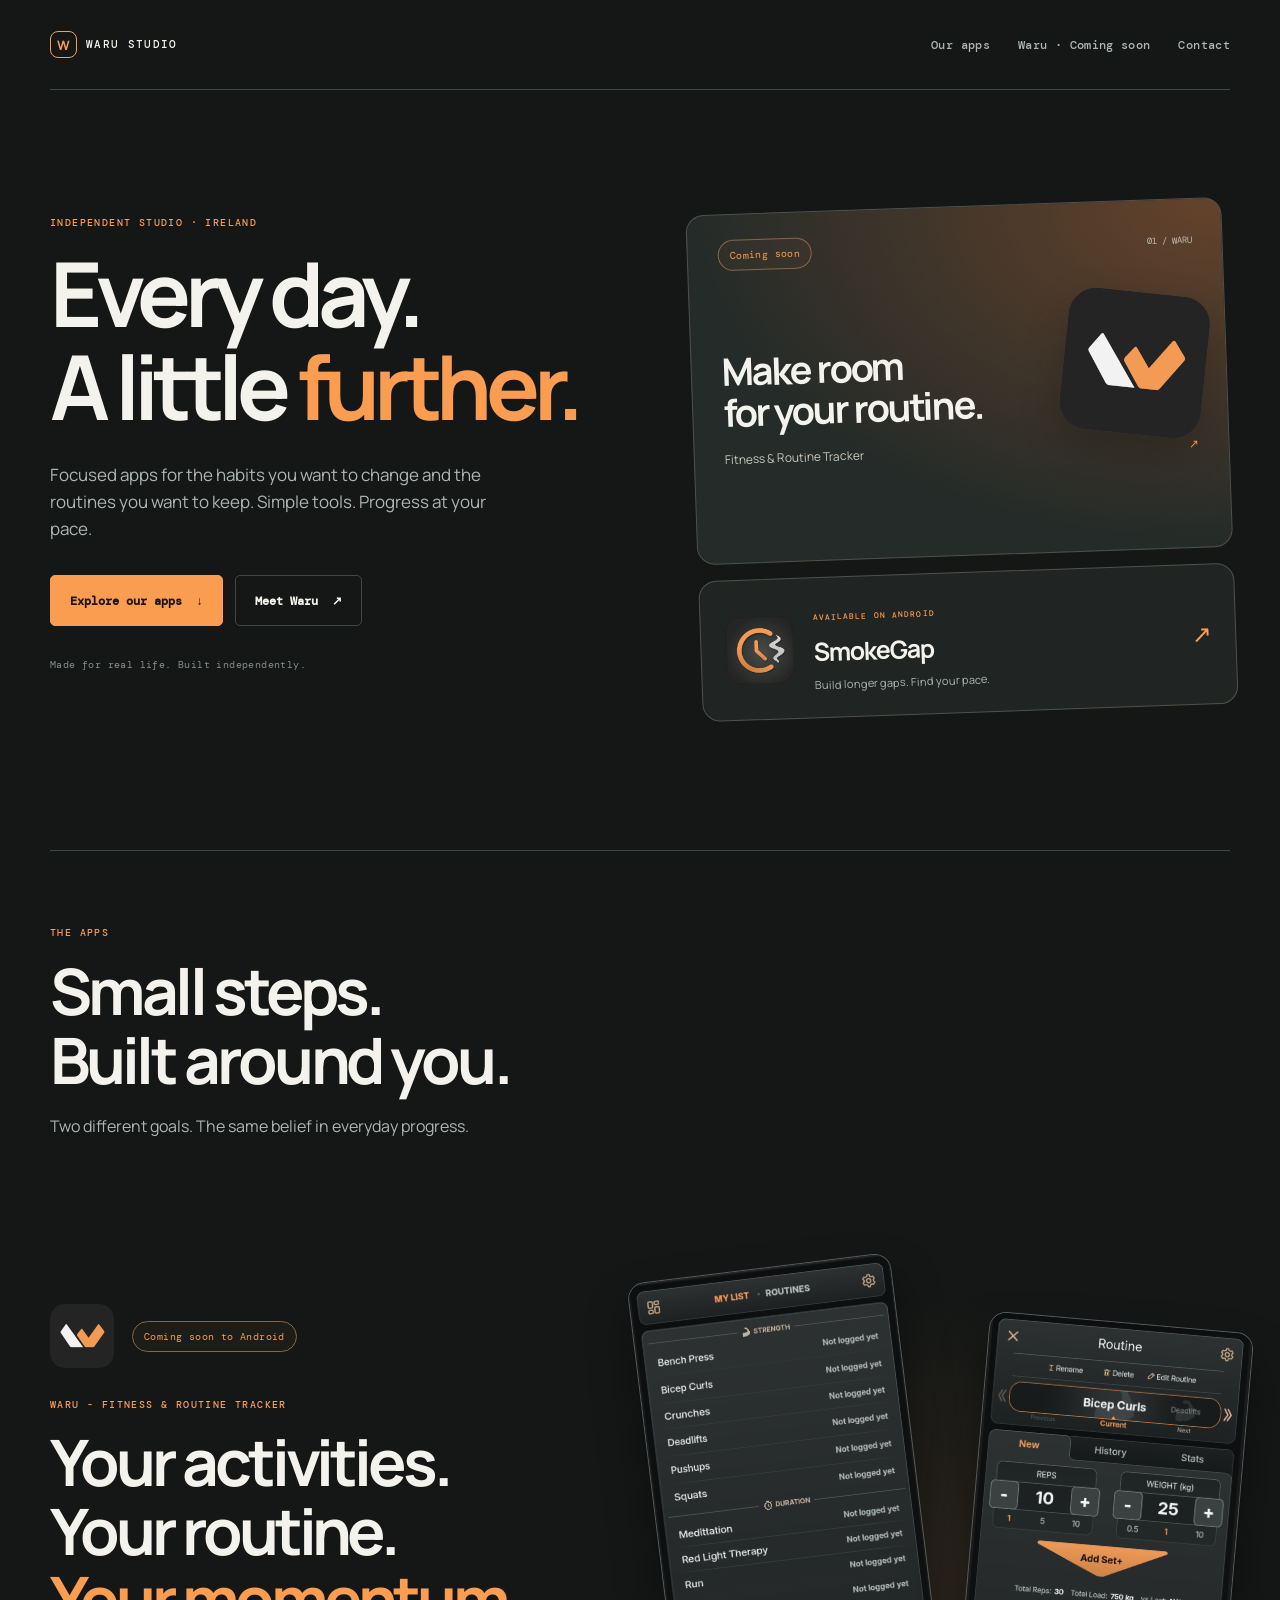
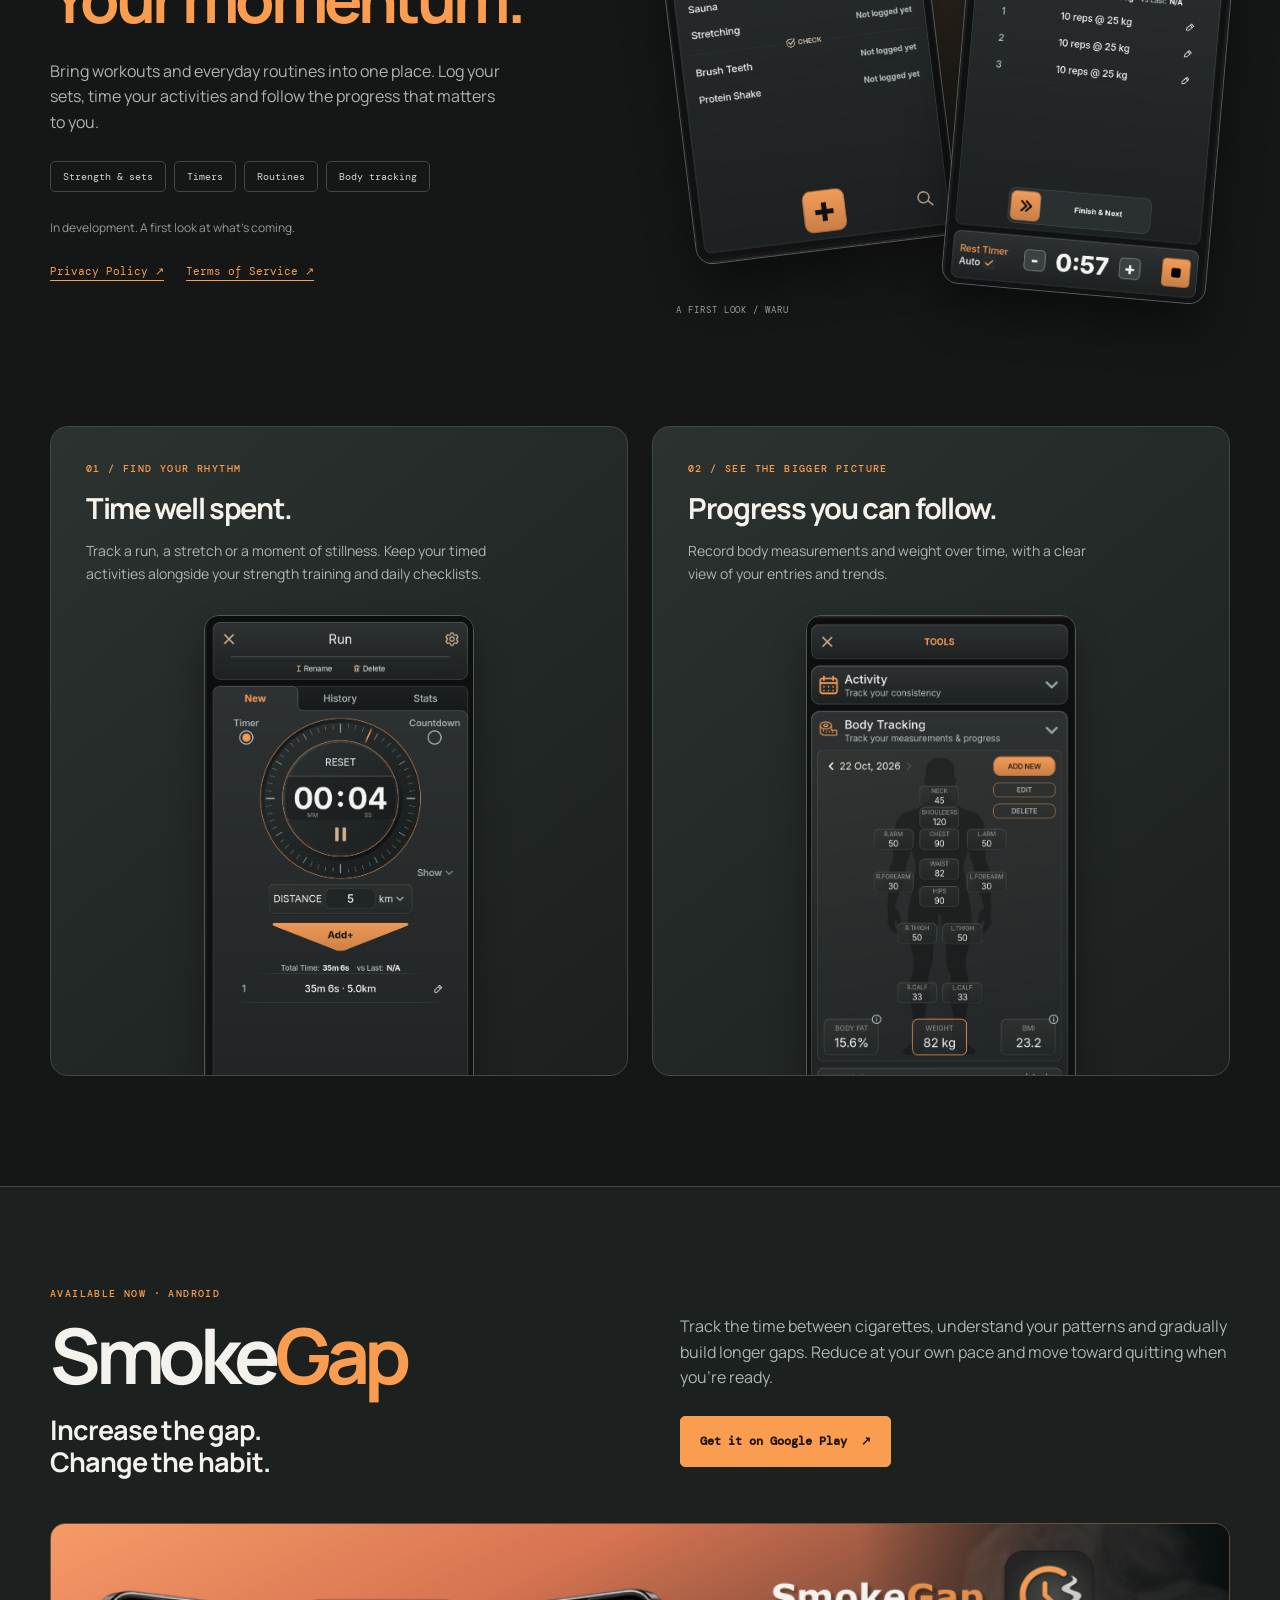
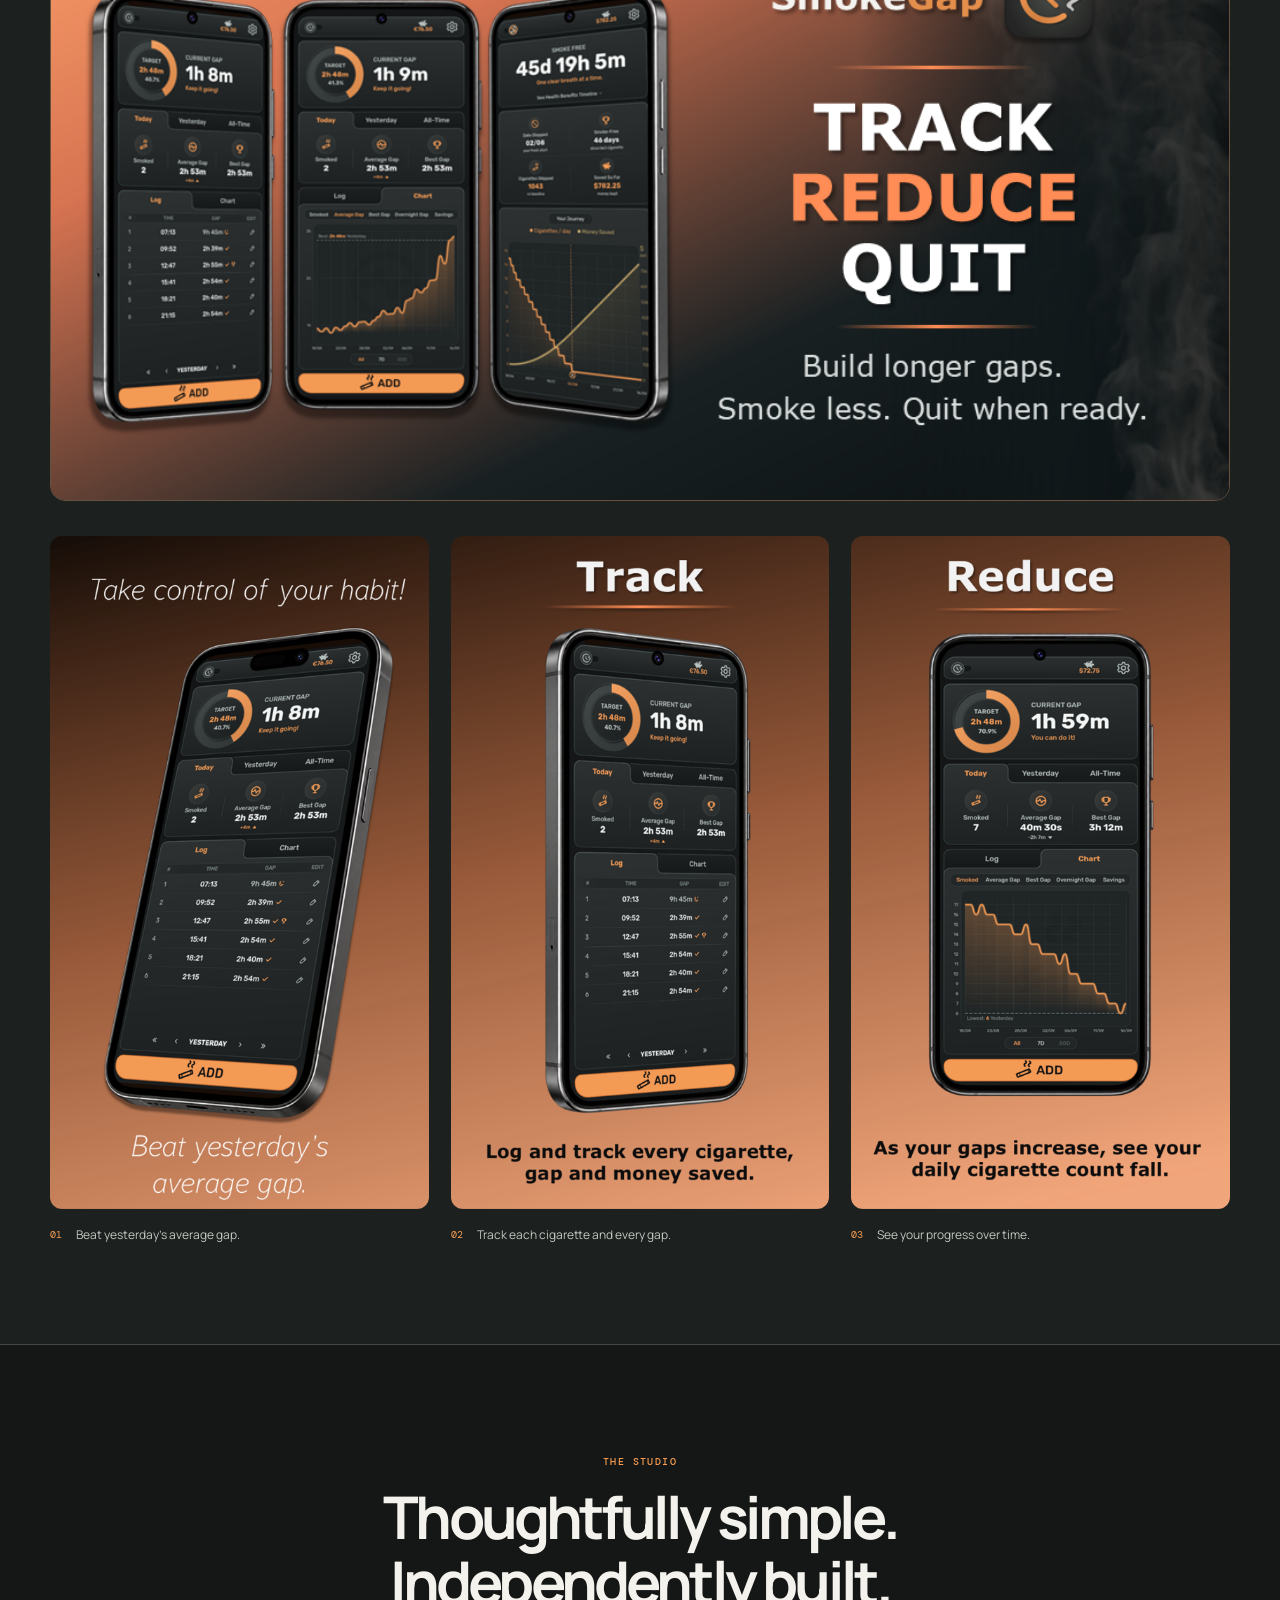
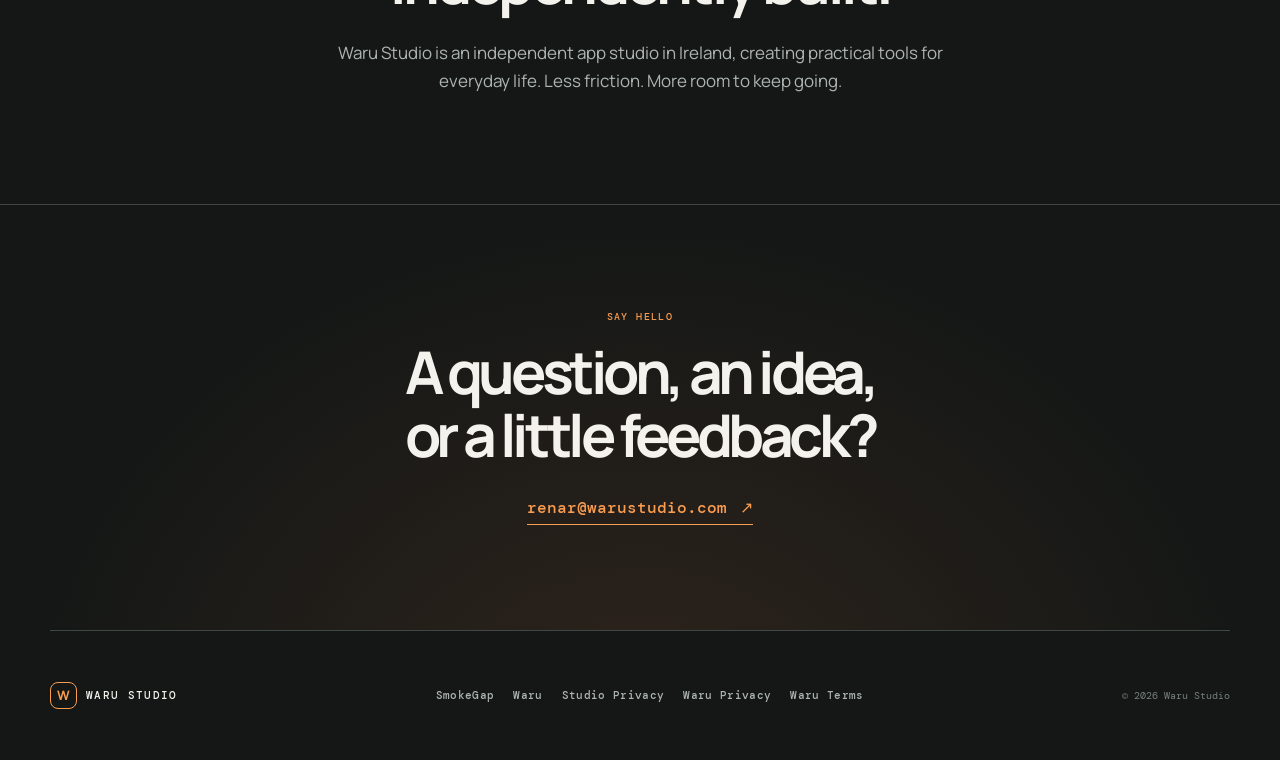
==== commit 8e46400e: "Refresh studio website and showcase upcoming Waru app" ====
--- a/index.html
+++ b/index.html
@@ -1,24 +1,30 @@
 <!doctype html>
 <html lang="en">
 <head>
-  <meta charset="utf-8"><meta name="viewport" content="width=device-width, initial-scale=1">
-  <title>Waru Studio | SmokeGap</title>
-  <meta name="description" content="Waru Studio builds focused mobile apps including SmokeGap, a smoking tracker designed to help users increase the time between cigarettes and reduce smoking gradually.">
-  <meta property="og:title" content="Waru Studio | SmokeGap"><meta property="og:description" content="Simple tools for meaningful progress."><meta property="og:image" content="assets/SmokeGap_PlayStore_512.png"><meta property="og:type" content="website"><link rel="icon" href="favicon.svg" type="image/svg+xml">
-  <link rel="preconnect" href="https://fonts.googleapis.com"><link rel="preconnect" href="https://fonts.gstatic.com" crossorigin><link href="https://fonts.googleapis.com/css2?family=DM+Mono:wght@400;500&family=Manrope:wght@400;500;600;700;800&display=swap" rel="stylesheet"><link rel="stylesheet" href="styles.css">
+<meta charset="utf-8"><meta name="viewport" content="width=device-width, initial-scale=1">
+<title>Waru Studio | Apps for everyday progress</title>
+<meta name="description" content="Meet SmokeGap and the upcoming Waru - Fitness &amp; Routine Tracker. Independent Android apps for everyday progress.">
+<meta property="og:title" content="Waru Studio | Apps for everyday progress"><meta property="og:description" content="Build your routine. Find your momentum."><meta property="og:image" content="https://warustudio.com/assets/smokegap-promo.png"><meta property="og:type" content="website">
+<link rel="icon" href="favicon.svg" type="image/svg+xml">
+<link rel="preconnect" href="https://fonts.googleapis.com"><link rel="preconnect" href="https://fonts.gstatic.com" crossorigin><link href="https://fonts.googleapis.com/css2?family=DM+Mono:wght@400;500&family=Manrope:wght@400;500;600;700;800&display=swap" rel="stylesheet"><link rel="stylesheet" href="styles.css">
 </head>
 <body>
-  <header class="site-header"><a class="brand" href="#top"><span class="brand-mark">W</span> WARU STUDIO</a><button class="menu-toggle" aria-expanded="false" aria-controls="nav">Menu</button><nav id="nav"><a href="#smokegap">SmokeGap</a><a href="#features">Features</a><a href="#support">Support</a></nav></header>
+<header class="site-header"><a class="brand" href="#top"><span class="brand-mark">W</span> WARU STUDIO</a><button class="menu-toggle" aria-expanded="false" aria-controls="nav">Menu</button><nav id="nav" aria-label="Main navigation"><a href="#apps">Our apps</a><a href="#waru">Waru · Coming soon</a><a href="#support">Contact</a></nav></header>
 <main id="top">
-    <section class="hero"><div class="hero-copy"><p class="eyebrow">Independent app studio</p><h1>Simple tools.<br><span>Meaningful progress.</span></h1><p>Waru Studio builds focused apps designed to help people track, improve and change everyday habits.</p><div class="actions"><a class="button button-primary" href="#smokegap">Discover SmokeGap <span>↓</span></a><a class="button button-quiet" href="https://play.google.com/store/apps/details?id=com.warustudio.smokegap" target="_blank" rel="noopener">Google Play <span>↗</span></a></div></div><div class="hero-product"><div class="grid-line"></div><img src="assets/SmokeGap_PlayStore_512.png" alt="SmokeGap app icon"><p><b>SmokeGap</b><br>Track the gap.</p></div></section>
-    <section class="product" id="smokegap"><div class="product-intro"><p class="eyebrow">Now on Android</p><h2>SmokeGap</h2><h3>Increase the gap.<br>Change the habit.</h3><p>SmokeGap helps you track the time between cigarettes, understand your smoking patterns and gradually increase your gaps.</p><p>Reduce at your own pace, see your progress over time and move toward quitting when you’re ready.</p><a class="button button-primary" href="https://play.google.com/store/apps/details?id=com.warustudio.smokegap" target="_blank" rel="noopener">Get SmokeGap on Google Play <span>↗</span></a></div><div class="screens"><img class="screen-main" src="assets/phonescreenshot.png" alt="SmokeGap showing today's dashboard and gaps"><img class="screen-small screen-one" src="assets/phonescreenshot3.png" alt="SmokeGap progress chart"><img class="screen-small screen-two" src="assets/phonescreenshot2.png" alt="SmokeGap history screen"></div></section>
-    <section class="features" id="features"><div class="section-heading"><p class="eyebrow">Built for steady progress</p><h2>Small actions.<br>Clearer momentum.</h2></div><div class="feature-list"><article><span>01</span><h3>Track every gap</h3><p>Log cigarettes in seconds and automatically see the time between each one.</p></article><article><span>02</span><h3>Beat yesterday</h3><p>Use your previous progress as a simple target and gradually extend the time between cigarettes.</p></article><article><span>03</span><h3>See your progress</h3><p>Follow your average gap, best gaps and long-term trend with clear stats and charts.</p></article></div></section>
-    <section class="trust"><article><div>◎</div><h3>Private by design</h3><p>Your tracking data stays focused on your own progress and daily use.</p></article><article><div>＋</div><h3>Simple tracking</h3><p>No complicated plans. Log, compare and keep moving forward.</p></article><article><div>↗</div><h3>Progress without pressure</h3><p>SmokeGap is built around gradual improvement rather than all-or-nothing goals.</p></article></section>
-    <section class="direction"><p class="eyebrow">A path that is yours</p><h2>Reduce first.<br>Quit when you’re ready.</h2><p>SmokeGap is designed to support gradual reduction and can transition with you as your goal changes from smoking less to going smoke-free.</p></section>
-    <section class="studio"><p class="eyebrow">Waru Studio</p><h2>Built independently</h2><p>Waru Studio creates focused mobile apps with simple interfaces, practical features and as little friction as possible. SmokeGap is the first public release.</p></section>
-<section class="studio" id="waru"><p class="eyebrow">Coming soon</p><h2>Waru - Fitness &amp; Routine Tracker</h2><p class="privacy-note"><a href="/waru/privacy">Privacy Policy</a> · <a href="/waru/terms">Terms of Service</a></p></section>
-    <section class="support" id="support"><p class="eyebrow">Support</p><h2>Need help with SmokeGap<br>or have feedback?</h2><a class="email" href="mailto:renarskietnieks@gmail.com">renarskietnieks@gmail.com <span>↗</span></a><p class="privacy-note">Read our <a href="privacy.html">privacy policy</a>.</p></section>
-  </main>
-  <footer><a class="brand" href="#top"><span class="brand-mark">W</span> WARU STUDIO</a><div><a href="#smokegap">SmokeGap</a><a href="#support">Support</a><a href="privacy.html">Privacy Policy</a><a href="/waru/privacy">Waru Privacy</a><a href="/waru/terms">Waru Terms</a><a href="https://play.google.com/store/apps/details?id=com.warustudio.smokegap" target="_blank" rel="noopener">Google Play</a></div><p>© <span id="year"></span> Waru Studio</p></footer><script src="script.js"></script>
+<section class="hero">
+<div class="hero-copy"><p class="eyebrow">Independent studio · Ireland</p><h1>Every day.<br>A little <span>further.</span></h1><p>Focused apps for the habits you want to change and the routines you want to keep. Simple tools. Progress at your pace.</p><div class="actions"><a class="button button-primary" href="#apps">Explore our apps <span>↓</span></a><a class="button button-quiet" href="#waru">Meet Waru <span>↗</span></a></div><p class="hero-caption">Made for real life. Built independently.</p></div>
+<div class="app-stack"><a class="app-preview preview-waru" href="#waru"><div class="preview-top"><span class="status">Coming soon</span><span>01 / WARU</span></div><img src="assets/waru-icon.png" alt="Waru app icon" width="1024" height="1024"><div><h2>Make room<br>for your routine.</h2><p>Fitness &amp; Routine Tracker <span>↗</span></p></div></a><a class="app-preview preview-smoke" href="#smokegap"><img src="assets/SmokeGap_PlayStore_512.png" alt="" width="512" height="512"><div><span class="eyebrow">Available on Android</span><h2>SmokeGap</h2><p>Build longer gaps. Find your pace.</p></div><span class="preview-arrow">↗</span></a></div>
+</section>
+<section class="apps-heading section-wrap" id="apps"><p class="eyebrow">The apps</p><h2>Small steps.<br>Built around you.</h2><p>Two different goals. The same belief in everyday progress.</p></section>
+<section class="waru-product section-wrap" id="waru">
+<div class="product-copy"><div class="product-label"><img src="assets/waru-icon.png" alt="" width="1024" height="1024"><span class="status">Coming soon to Android</span></div><p class="eyebrow">Waru - Fitness &amp; Routine Tracker</p><h2>Your activities.<br>Your routine.<br><span>Your momentum.</span></h2><p>Bring workouts and everyday routines into one place. Log your sets, time your activities and follow the progress that matters to you.</p><div class="feature-tags"><span>Strength &amp; sets</span><span>Timers</span><span>Routines</span><span>Body tracking</span></div><p class="launch-note">In development. A first look at what’s coming.</p><div class="legal-links"><a href="/waru/privacy">Privacy Policy ↗</a><a href="/waru/terms">Terms of Service ↗</a></div></div>
+<div class="waru-showcase"><img class="waru-screen screen-back" src="assets/waru-activities.png" alt="Waru activity list with strength exercises, timed activities and daily checklists" loading="lazy" width="643" height="1429"><img class="waru-screen screen-front" src="assets/waru-routine.png" alt="Waru routine showing sets, repetitions, weights and a rest timer" loading="lazy" width="649" height="1411"><span class="showcase-note">A first look / Waru</span></div>
+</section>
+<section class="waru-details section-wrap" aria-label="Waru features"><article><div><p class="eyebrow">01 / Find your rhythm</p><h3>Time well spent.</h3><p>Track a run, a stretch or a moment of stillness. Keep your timed activities alongside your strength training and daily checklists.</p></div><img src="assets/waru-timer.png" alt="Waru run timer with distance and session logging" loading="lazy" width="637" height="1405"></article><article><div><p class="eyebrow">02 / See the bigger picture</p><h3>Progress you can follow.</h3><p>Record body measurements and weight over time, with a clear view of your entries and trends.</p></div><img src="assets/waru-body.png" alt="Waru body tracking with measurements, weight and a progress chart" loading="lazy" width="633" height="1342"></article></section>
+<section class="smoke-section" id="smokegap"><div class="section-wrap"><div class="smoke-intro"><div><p class="eyebrow">Available now · Android</p><h2>Smoke<span>Gap</span></h2><h3>Increase the gap.<br>Change the habit.</h3></div><div><p>Track the time between cigarettes, understand your patterns and gradually build longer gaps. Reduce at your own pace and move toward quitting when you’re ready.</p><a class="button button-primary" href="https://play.google.com/store/apps/details?id=com.warustudio.smokegap" target="_blank" rel="noopener">Get it on Google Play <span>↗</span></a></div></div><img class="smoke-promo" src="assets/smokegap-promo.png" alt="SmokeGap: Track, reduce, quit. Build longer gaps, smoke less, quit when ready." width="1024" height="500" loading="lazy"><div class="smoke-gallery"><figure><img src="assets/smokegap-progress.png" alt="SmokeGap dashboard showing cigarette logs and time between cigarettes" width="1080" height="1920" loading="lazy"><figcaption><span>01</span> Beat yesterday’s average gap.</figcaption></figure><figure><img src="assets/smokegap-track.png" alt="SmokeGap tracking screen with cigarette history and savings" width="1080" height="1920" loading="lazy"><figcaption><span>02</span> Track each cigarette and every gap.</figcaption></figure><figure><img src="assets/smokegap-reduce.png" alt="SmokeGap chart showing daily cigarette count over time" width="1080" height="1920" loading="lazy"><figcaption><span>03</span> See your progress over time.</figcaption></figure></div></div></section>
+<section class="studio"><p class="eyebrow">The studio</p><h2>Thoughtfully simple.<br>Independently built.</h2><p>Waru Studio is an independent app studio in Ireland, creating practical tools for everyday life. Less friction. More room to keep going.</p></section>
+<section class="support" id="support"><p class="eyebrow">Say hello</p><h2>A question, an idea,<br>or a little feedback?</h2><a class="email" href="mailto:renar@warustudio.com">renar@warustudio.com <span>↗</span></a></section>
+</main>
+<footer><a class="brand" href="#top"><span class="brand-mark">W</span> WARU STUDIO</a><div><a href="#smokegap">SmokeGap</a><a href="#waru">Waru</a><a href="privacy.html">Studio Privacy</a><a href="/waru/privacy">Waru Privacy</a><a href="/waru/terms">Waru Terms</a></div><p>© <span id="year"></span> Waru Studio</p></footer><script src="script.js"></script>
 </body>
 </html>
--- a/styles.css
+++ b/styles.css
@@ -1,2 +1,10 @@
-:root{--bg:#111514;--panel:#1b211f;--line:#35403d;--text:#f2f4f1;--muted:#a9b2ae;--green:#54c878;--green-deep:#239c57;--mono:"DM Mono",monospace;--sans:"Manrope",sans-serif}*{box-sizing:border-box}html{scroll-behavior:smooth}body{margin:0;background:var(--bg);color:var(--text);font-family:var(--sans);line-height:1.6}.site-header,footer{width:min(1180px,calc(100% - 48px));margin:auto;display:flex;align-items:center;justify-content:space-between}.site-header{height:82px;border-bottom:1px solid var(--line)}.brand{display:inline-flex;align-items:center;gap:9px;color:var(--text);font:500 11px/1 var(--mono);letter-spacing:.12em;text-decoration:none}.brand-mark{display:grid;place-items:center;width:27px;height:27px;border:1px solid var(--green);border-radius:50%;color:var(--green);font:700 13px var(--sans);letter-spacing:0}nav{display:flex;gap:28px}nav a,footer a:not(.brand){color:var(--muted);font:500 11px var(--mono);text-decoration:none;letter-spacing:.03em}nav a:hover,footer a:hover{color:var(--green)}.menu-toggle{display:none;border:0;background:transparent;color:var(--text);font:500 11px var(--mono)}.hero{width:min(1180px,calc(100% - 48px));margin:auto;min-height:680px;display:grid;grid-template-columns:1.05fr .95fr;gap:7vw;align-items:center;padding:82px 0}.eyebrow{margin:0 0 17px;color:var(--green);font:500 10px var(--mono);text-transform:uppercase;letter-spacing:.14em}.hero h1,.section-heading h2,.direction h2,.support h2{margin:0;letter-spacing:-.075em;line-height:.98;font-size:clamp(3.4rem,7.2vw,6.5rem)}.hero h1 span{color:#adb8b2}.hero-copy>p:not(.eyebrow){max-width:500px;margin:29px 0 33px;color:var(--muted);font-size:18px}.actions{display:flex;gap:12px;flex-wrap:wrap}.button{display:inline-flex;align-items:center;justify-content:center;gap:14px;min-height:51px;padding:0 19px;border:1px solid var(--line);border-radius:7px;color:var(--text);font:600 12px var(--mono);text-decoration:none;transition:transform .2s,background .2s}.button:hover{transform:translateY(-2px)}.button-primary{background:var(--green);border-color:var(--green);color:#0c1c12}.button-primary:hover{background:#6bd58a}.button-quiet:hover{border-color:var(--green);color:var(--green)}.hero-product{position:relative;min-height:440px;display:grid;place-items:center;overflow:hidden;border:1px solid var(--line);border-radius:28px;background:radial-gradient(circle at 50% 38%,#27342f 0,#1a211f 42%,#151a19 100%)}.hero-product img{width:min(280px,62%);z-index:1;filter:drop-shadow(0 22px 24px rgba(0,0,0,.35))}.hero-product p{position:absolute;left:25px;bottom:18px;margin:0;color:var(--muted);font:11px/1.7 var(--mono)}.hero-product b{color:var(--text);font-weight:500}.grid-line{position:absolute;inset:0;background:linear-gradient(90deg,transparent 49.8%,rgba(84,200,120,.13) 50%,transparent 50.2%),linear-gradient(transparent 49.8%,rgba(84,200,120,.13) 50%,transparent 50.2%);background-size:80px 80px}.product{display:grid;grid-template-columns:.9fr 1.1fr;gap:7vw;align-items:center;padding:120px max(24px,calc((100% - 1180px)/2));border-top:1px solid var(--line);background:#151a18}.product h2{margin:0;font-size:clamp(3.2rem,6vw,5.3rem);letter-spacing:-.075em;line-height:1}.product h3{margin:20px 0 23px;font-size:clamp(1.65rem,3vw,2.35rem);letter-spacing:-.05em;line-height:1.13}.product-intro>p:not(.eyebrow){max-width:470px;color:var(--muted);margin:0 0 14px}.product-intro .button{margin-top:20px}.screens{height:610px;position:relative}.screens img{position:absolute;height:auto;filter:drop-shadow(0 18px 23px rgba(0,0,0,.38))}.screen-main{z-index:2;width:360px;max-height:600px;object-fit:contain;left:13%;top:0}.screen-small{z-index:1;width:190px;opacity:.75}.screen-one{right:0;top:11%}.screen-two{left:0;bottom:3%}.features{width:min(1180px,calc(100% - 48px));margin:auto;padding:130px 0;display:grid;grid-template-columns:.8fr 1.2fr;gap:10vw}.section-heading h2{font-size:clamp(2.7rem,5vw,4.5rem)}.feature-list{border-top:1px solid var(--line)}.feature-list article{position:relative;padding:25px 0 23px 58px;border-bottom:1px solid var(--line)}.feature-list span{position:absolute;top:28px;left:0;color:var(--green);font:11px var(--mono)}.feature-list h3,.trust h3{margin:0 0 6px;font-size:20px;letter-spacing:-.035em}.feature-list p,.trust p{margin:0;color:var(--muted);font-size:15px}.trust{padding:0 max(24px,calc((100% - 1180px)/2)) 120px;display:grid;grid-template-columns:repeat(3,1fr);gap:16px}.trust article{padding:28px;border:1px solid var(--line);border-radius:13px;background:var(--panel)}.trust article>div{width:35px;height:35px;display:grid;place-items:center;margin-bottom:42px;border:1px solid #496256;border-radius:50%;color:var(--green);font-size:20px}.direction{padding:140px 24px;text-align:center;background:linear-gradient(135deg,#193326,#15201a);border-top:1px solid #2f5140;border-bottom:1px solid #2f5140}.direction h2{font-size:clamp(2.9rem,6vw,5.2rem)}.direction>p:last-child{max-width:630px;margin:27px auto 0;color:#bdc7c0;font-size:17px}.studio{width:min(780px,calc(100% - 48px));margin:auto;padding:130px 0;text-align:center}.studio h2{margin:0;font-size:clamp(2.8rem,5vw,4.4rem);line-height:1;letter-spacing:-.065em}.studio>p:last-child{margin:25px auto 0;max-width:630px;color:var(--muted);font-size:17px}.support{padding:105px 24px;text-align:center;border-top:1px solid var(--line)}.support h2{font-size:clamp(2.6rem,5vw,4.6rem)}.email{display:inline-flex;gap:13px;margin-top:30px;padding-bottom:6px;color:var(--green);border-bottom:1px solid var(--green);font:500 clamp(.8rem,2vw,1rem) var(--mono);text-decoration:none}.privacy-note{margin:23px 0 0;color:var(--muted);font-size:13px}.privacy-note a{color:var(--text)}footer{min-height:130px;border-top:1px solid var(--line);gap:30px}footer div{display:flex;gap:19px;flex-wrap:wrap}footer p{margin:0;color:#76817c;font:10px var(--mono)}.policy{width:min(760px,calc(100% - 48px));margin:70px auto 120px}.policy h1{font-size:clamp(3.2rem,8vw,6rem);line-height:1;letter-spacing:-.07em;margin:0 0 45px}.policy h2{font-size:1.45rem;margin:42px 0 8px;letter-spacing:-.035em}.policy p{font-size:17px;color:var(--muted)}.policy a{color:var(--green)}@media(max-width:800px){.hero{min-height:auto;grid-template-columns:1fr;padding:70px 0}.hero-product{min-height:360px;max-width:520px}.product{grid-template-columns:1fr;padding-top:90px;padding-bottom:80px}.product-intro{max-width:600px}.screens{height:540px;max-width:520px}.screen-main{width:320px;left:17%}.features{grid-template-columns:1fr;gap:45px}.trust{grid-template-columns:1fr;padding-bottom:90px}.trust article>div{margin-bottom:25px}}@media(max-width:600px){.site-header{height:68px}.menu-toggle{display:block}nav{display:none;position:absolute;z-index:5;top:56px;left:20px;right:20px;padding:17px;background:#1b211f;border:1px solid var(--line);border-radius:9px;flex-direction:column;gap:13px}nav.open{display:flex}.site-header,footer,.hero,.features,.studio{width:min(100% - 40px,1180px)}.hero{padding:55px 0 60px;gap:40px}.hero h1{font-size:clamp(3.25rem,15vw,4.6rem)}.hero-copy>p:not(.eyebrow){font-size:16px}.actions{display:grid;grid-template-columns:1fr}.hero-product{min-height:310px}.hero-product img{width:190px}.product{padding-left:20px;padding-right:20px}.product h2{font-size:3.4rem}.product h3{font-size:1.7rem}.screens{height:420px;margin-top:5px}.screen-main{width:250px;left:17%;max-height:420px}.screen-small{width:120px}.screen-one{right:-6px}.screen-two{left:-7px}.features{padding:88px 0}.direction{padding:95px 20px}.studio{padding:90px 0}.support{padding:85px 20px}.support h2{font-size:2.7rem}footer{width:calc(100% - 40px);min-height:185px;align-items:flex-start;justify-content:center;flex-direction:column;padding:26px 0;gap:17px}footer div{gap:14px}}
+:root{--bg:#141716;--panel:#252b29;--line:#404845;--text:#f2f4f1;--muted:#a9b2ae;--green:#fa9d51;--green-deep:#d6803f;--mono:"DM Mono",monospace;--sans:"Manrope",sans-serif}*{box-sizing:border-box}html{scroll-behavior:smooth}body{margin:0;background:var(--bg);color:var(--text);font-family:var(--sans);line-height:1.6}.site-header,footer{width:min(1180px,calc(100% - 48px));margin:auto;display:flex;align-items:center;justify-content:space-between}.site-header{height:82px;border-bottom:1px solid var(--line)}.brand{display:inline-flex;align-items:center;gap:9px;color:var(--text);font:500 11px/1 var(--mono);letter-spacing:.12em;text-decoration:none}.brand-mark{display:grid;place-items:center;width:27px;height:27px;border:1px solid var(--green);border-radius:50%;color:var(--green);font:700 13px var(--sans);letter-spacing:0}nav{display:flex;gap:28px}nav a,footer a:not(.brand){color:var(--muted);font:500 11px var(--mono);text-decoration:none;letter-spacing:.03em}nav a:hover,footer a:hover{color:var(--green)}.menu-toggle{display:none;border:0;background:transparent;color:var(--text);font:500 11px var(--mono)}.hero{width:min(1180px,calc(100% - 48px));margin:auto;min-height:680px;display:grid;grid-template-columns:1.05fr .95fr;gap:7vw;align-items:center;padding:82px 0}.eyebrow{margin:0 0 17px;color:var(--green);font:500 10px var(--mono);text-transform:uppercase;letter-spacing:.14em}.hero h1,.section-heading h2,.direction h2,.support h2{margin:0;letter-spacing:-.075em;line-height:.98;font-size:clamp(3.4rem,7.2vw,6.5rem)}.hero h1 span{color:#adb8b2}.hero-copy>p:not(.eyebrow){max-width:500px;margin:29px 0 33px;color:var(--muted);font-size:18px}.actions{display:flex;gap:12px;flex-wrap:wrap}.button{display:inline-flex;align-items:center;justify-content:center;gap:14px;min-height:51px;padding:0 19px;border:1px solid var(--line);border-radius:7px;color:var(--text);font:600 12px var(--mono);text-decoration:none;transition:transform .2s,background .2s}.button:hover{transform:translateY(-2px)}.button-primary{background:var(--green);border-color:var(--green);color:#20150d}.button-primary:hover{background:#ffb77e}.button-quiet:hover{border-color:var(--green);color:var(--green)}.hero-product{position:relative;min-height:440px;display:grid;place-items:center;overflow:hidden;border:1px solid var(--line);border-radius:28px;background:radial-gradient(circle at 50% 38%,#27342f 0,#1a211f 42%,#151a19 100%)}.hero-product img{width:min(280px,62%);z-index:1;filter:drop-shadow(0 22px 24px rgba(0,0,0,.35))}.hero-product p{position:absolute;left:25px;bottom:18px;margin:0;color:var(--muted);font:11px/1.7 var(--mono)}.hero-product b{color:var(--text);font-weight:500}.grid-line{position:absolute;inset:0;background:linear-gradient(90deg,transparent 49.8%,rgba(250,157,81,.13) 50%,transparent 50.2%),linear-gradient(transparent 49.8%,rgba(250,157,81,.13) 50%,transparent 50.2%);background-size:80px 80px}.product{display:grid;grid-template-columns:.9fr 1.1fr;gap:7vw;align-items:center;padding:120px max(24px,calc((100% - 1180px)/2));border-top:1px solid var(--line);background:#151a18}.product h2{margin:0;font-size:clamp(3.2rem,6vw,5.3rem);letter-spacing:-.075em;line-height:1}.product h3{margin:20px 0 23px;font-size:clamp(1.65rem,3vw,2.35rem);letter-spacing:-.05em;line-height:1.13}.product-intro>p:not(.eyebrow){max-width:470px;color:var(--muted);margin:0 0 14px}.product-intro .button{margin-top:20px}.screens{height:610px;position:relative}.screens img{position:absolute;height:auto;filter:drop-shadow(0 18px 23px rgba(0,0,0,.38))}.screen-main{z-index:2;width:360px;max-height:600px;object-fit:contain;left:13%;top:0}.screen-small{z-index:1;width:190px;opacity:.75}.screen-one{right:0;top:11%}.screen-two{left:0;bottom:3%}.features{width:min(1180px,calc(100% - 48px));margin:auto;padding:130px 0;display:grid;grid-template-columns:.8fr 1.2fr;gap:10vw}.section-heading h2{font-size:clamp(2.7rem,5vw,4.5rem)}.feature-list{border-top:1px solid var(--line)}.feature-list article{position:relative;padding:25px 0 23px 58px;border-bottom:1px solid var(--line)}.feature-list span{position:absolute;top:28px;left:0;color:var(--green);font:11px var(--mono)}.feature-list h3,.trust h3{margin:0 0 6px;font-size:20px;letter-spacing:-.035em}.feature-list p,.trust p{margin:0;color:var(--muted);font-size:15px}.trust{padding:0 max(24px,calc((100% - 1180px)/2)) 120px;display:grid;grid-template-columns:repeat(3,1fr);gap:16px}.trust article{padding:28px;border:1px solid var(--line);border-radius:13px;background:var(--panel)}.trust article>div{width:35px;height:35px;display:grid;place-items:center;margin-bottom:42px;border:1px solid #496256;border-radius:50%;color:var(--green);font-size:20px}.direction{padding:140px 24px;text-align:center;background:linear-gradient(135deg,#193326,#15201a);border-top:1px solid #2f5140;border-bottom:1px solid #2f5140}.direction h2{font-size:clamp(2.9rem,6vw,5.2rem)}.direction>p:last-child{max-width:630px;margin:27px auto 0;color:#bdc7c0;font-size:17px}.studio{width:min(780px,calc(100% - 48px));margin:auto;padding:130px 0;text-align:center}.studio h2{margin:0;font-size:clamp(2.8rem,5vw,4.4rem);line-height:1;letter-spacing:-.065em}.studio>p:last-child{margin:25px auto 0;max-width:630px;color:var(--muted);font-size:17px}.support{padding:105px 24px;text-align:center;border-top:1px solid var(--line)}.support h2{font-size:clamp(2.6rem,5vw,4.6rem)}.email{display:inline-flex;gap:13px;margin-top:30px;padding-bottom:6px;color:var(--green);border-bottom:1px solid var(--green);font:500 clamp(.8rem,2vw,1rem) var(--mono);text-decoration:none}.privacy-note{margin:23px 0 0;color:var(--muted);font-size:13px}.privacy-note a{color:var(--text)}footer{min-height:130px;border-top:1px solid var(--line);gap:30px}footer div{display:flex;gap:19px;flex-wrap:wrap}footer p{margin:0;color:#76817c;font:10px var(--mono)}.policy{width:min(760px,calc(100% - 48px));margin:70px auto 120px}.policy h1{font-size:clamp(3.2rem,8vw,6rem);line-height:1;letter-spacing:-.07em;margin:0 0 45px}.policy h2{font-size:1.45rem;margin:42px 0 8px;letter-spacing:-.035em}.policy p{font-size:17px;color:var(--muted)}.policy a{color:var(--green)}@media(max-width:800px){.hero{min-height:auto;grid-template-columns:1fr;padding:70px 0}.hero-product{min-height:360px;max-width:520px}.product{grid-template-columns:1fr;padding-top:90px;padding-bottom:80px}.product-intro{max-width:600px}.screens{height:540px;max-width:520px}.screen-main{width:320px;left:17%}.features{grid-template-columns:1fr;gap:45px}.trust{grid-template-columns:1fr;padding-bottom:90px}.trust article>div{margin-bottom:25px}}@media(max-width:600px){.site-header{height:68px}.menu-toggle{display:block}nav{display:none;position:absolute;z-index:5;top:56px;left:20px;right:20px;padding:17px;background:#252b29;border:1px solid var(--line);border-radius:9px;flex-direction:column;gap:13px}nav.open{display:flex}.site-header,footer,.hero,.features,.studio{width:min(100% - 40px,1180px)}.hero{padding:55px 0 60px;gap:40px}.hero h1{font-size:clamp(3.25rem,15vw,4.6rem)}.hero-copy>p:not(.eyebrow){font-size:16px}.actions{display:grid;grid-template-columns:1fr}.hero-product{min-height:310px}.hero-product img{width:190px}.product{padding-left:20px;padding-right:20px}.product h2{font-size:3.4rem}.product h3{font-size:1.7rem}.screens{height:420px;margin-top:5px}.screen-main{width:250px;left:17%;max-height:420px}.screen-small{width:120px}.screen-one{right:-6px}.screen-two{left:-7px}.features{padding:88px 0}.direction{padding:95px 20px}.studio{padding:90px 0}.support{padding:85px 20px}.support h2{font-size:2.7rem}footer{width:calc(100% - 40px);min-height:185px;align-items:flex-start;justify-content:center;flex-direction:column;padding:26px 0;gap:17px}footer div{gap:14px}}
 .waru-policy li{color:var(--muted);font-size:17px;margin:10px 0}.waru-policy strong{color:var(--text)}.waru-policy ul{padding-left:24px}.waru-policy p,.waru-policy li{overflow-wrap:anywhere}.legal-home{color:var(--green);font-size:12px}.legal-nav{display:flex;position:static;flex-direction:row;flex-wrap:wrap;gap:20px;margin-top:48px;padding:20px 0;border-top:1px solid var(--line);background:transparent;border-radius:0}.legal-nav a{font-size:13px}.waru-policy h1{font-size:clamp(2.6rem,7vw,4.8rem)}
+/* Studio refresh: charcoal, warm orange and product photography. */
+:root{--bg:#141716;--panel:#252b29;--line:#404845;--text:#f4f2ed;--muted:#adb5b1;--green:#fa9d51}
+a:focus-visible,button:focus-visible{outline:2px solid var(--green);outline-offset:6px}img{max-width:100%}.section-wrap{width:min(1180px,calc(100% - 48px));margin-inline:auto}section[id]{scroll-margin-top:30px}.site-header{height:90px}.brand-mark{border-radius:8px}nav a{font-size:12px}.hero{grid-template-columns:1.08fr 1fr;gap:65px;padding:80px 0 100px;min-height:760px}.hero h1{font-size:clamp(3.5rem,7vw,6.1rem);letter-spacing:-.07em;line-height:1.04}.hero h1 span{color:var(--green)}.hero-copy>p:not(.eyebrow){font-size:17px;max-width:450px}.hero-copy>.hero-caption{font:10px var(--mono)!important;letter-spacing:.04em;margin-top:32px!important;color:#858f89!important}.button{border-radius:5px}.app-stack{display:grid;gap:16px;transform:rotate(-2deg)}.app-preview{display:block;text-decoration:none;color:var(--text);border:1px solid #51504a;border-radius:18px;transition:transform .2s}.app-preview:hover{transform:translateY(-4px)}.preview-waru{padding:25px 30px 29px;background:radial-gradient(ellipse at 100% 0,#65432b 0,transparent 70%),#252b29;position:relative;overflow:hidden;min-height:350px}.preview-top{display:flex;align-items:center;justify-content:space-between;font:9px var(--mono);color:#c2b9ad}.status{display:inline-block;color:var(--green);font:10px var(--mono);letter-spacing:.04em;padding:8px 11px;border:1px solid #8a6546;border-radius:30px;background:#fa9d5109}.preview-waru>img{position:absolute;width:142px;height:142px;right:20px;top:91px;border-radius:28px;transform:rotate(8deg);box-shadow:0 15px 40px #0003}.preview-waru h2{font-size:38px;line-height:1.07;letter-spacing:-.055em;margin:80px 0 18px;position:relative}.preview-waru p{font-size:12px;color:#c8c6bd;margin:0}.preview-waru p span{float:right;color:var(--green)}.preview-smoke{display:flex;align-items:center;gap:20px;padding:24px;background:#202523}.preview-smoke img{width:68px;height:68px;border-radius:16px}.preview-smoke .eyebrow{font-size:8px}.preview-smoke h2{margin:4px 0;font-size:25px;letter-spacing:-.04em}.preview-smoke p{margin:0;font-size:11px;color:var(--muted)}.preview-arrow{margin-left:auto;color:var(--green);font-size:24px}.apps-heading{border-top:1px solid var(--line);padding-top:75px;padding-bottom:70px}.apps-heading h2{font-size:clamp(2.6rem,5vw,4rem);line-height:1.08;letter-spacing:-.06em;margin:0}.apps-heading>p:last-child{color:var(--muted);margin-top:20px}.waru-product{display:grid;grid-template-columns:1fr 1.05fr;gap:70px;align-items:center;padding:40px 0 110px}.product-label{display:flex;align-items:center;gap:18px;margin-bottom:30px}.product-label img{width:64px;height:64px;border-radius:15px}.product-copy h2{font-size:clamp(2.7rem,5vw,4.35rem);line-height:1.07;letter-spacing:-.065em;margin:0 0 25px}.product-copy h2 span{color:var(--green)}.product-copy>p:not(.eyebrow){max-width:450px;color:var(--muted);font-size:16px}.feature-tags{display:flex;flex-wrap:wrap;gap:8px;margin:26px 0}.feature-tags span{padding:8px 12px;border:1px solid var(--line);border-radius:5px;font:10px var(--mono);color:#d2d7d3}.product-copy>.launch-note{font-size:12px!important;color:#929b95!important}.legal-links{display:flex;flex-wrap:wrap;gap:22px;margin-top:26px}.legal-links a{font:11px var(--mono);color:var(--green);text-underline-offset:5px}.waru-showcase{position:relative;height:650px;background:radial-gradient(ellipse,#77533840,transparent 65%)}.waru-screen{position:absolute;width:265px;height:auto;border:1px solid #535c58;border-radius:17px;box-shadow:0 25px 45px #0006}.screen-back{left:0;top:0;transform:rotate(-7deg)}.screen-front{right:0;top:55px;transform:rotate(5deg)}.showcase-note{position:absolute;bottom:0;left:15px;color:#989f99;font:9px var(--mono);letter-spacing:.1em;text-transform:uppercase}.waru-details{display:grid;grid-template-columns:1fr 1fr;gap:24px;padding-bottom:110px}.waru-details article{background:linear-gradient(140deg,#2c322f,#1b201e);border:1px solid var(--line);border-radius:18px;padding:35px 35px 0;overflow:hidden;height:650px}.waru-details h3{font-size:29px;line-height:1.15;letter-spacing:-.045em;margin:0 0 15px}.waru-details article p:not(.eyebrow){font-size:14px;color:var(--muted);max-width:420px}.waru-details article>img{display:block;width:270px;height:auto;margin:30px auto 0;border:1px solid #515b56;border-radius:15px;box-shadow:0 20px 35px #0005}.smoke-section{background:#1c211f;border-block:1px solid var(--line);padding:100px 0}.smoke-intro{display:grid;grid-template-columns:1fr 1fr;gap:80px;align-items:center;margin-bottom:45px}.smoke-intro h2{font-size:clamp(3.6rem,6vw,5.8rem);line-height:1;letter-spacing:-.07em;margin:0 0 20px}.smoke-intro h2 span{color:var(--green)}.smoke-intro h3{font-size:27px;line-height:1.2;letter-spacing:-.035em;margin:0}.smoke-intro p:not(.eyebrow){color:var(--muted);font-size:16px;margin-bottom:25px}.smoke-promo{display:block;width:100%;height:auto;border-radius:15px;border:1px solid #66503e}.smoke-gallery{display:grid;grid-template-columns:repeat(3,1fr);gap:22px;margin-top:35px}.smoke-gallery figure{margin:0}.smoke-gallery img{display:block;width:100%;height:auto;border-radius:12px}.smoke-gallery figcaption{display:flex;gap:14px;font-size:12px;color:#c1c6c0;margin:16px 0 0}.smoke-gallery figcaption span{color:var(--green);font:10px var(--mono);padding-top:3px}.studio{padding:110px 0}.studio h2{font-size:clamp(2.4rem,4.6vw,4rem);line-height:1.1}.support{background:radial-gradient(ellipse at 50% 130%,#68402955,transparent 70%)}.support h2{font-size:clamp(2.5rem,4.6vw,4rem);line-height:1.08}.policy h1{overflow-wrap:anywhere}.waru-policy h1{font-size:clamp(2.4rem,5vw,3.8rem);line-height:1.1}.legal-home{white-space:nowrap}footer{padding-block:30px}footer div{max-width:570px;justify-content:center}.policy{padding-bottom:0}
+@media(max-width:1000px){.hero{gap:30px}.preview-waru>img{width:105px;height:105px;right:15px}.preview-waru h2{font-size:32px}.waru-product{gap:35px}.waru-showcase{height:560px}.waru-screen{width:225px}.screen-front{top:50px}.waru-details article{padding:26px 26px 0}}
+@media(max-width:800px){.hero{grid-template-columns:1fr;padding:65px 0 80px;gap:45px}.hero-copy{max-width:620px}.app-stack{max-width:550px;width:100%;transform:none}.preview-waru{min-height:320px}.preview-waru>img{width:145px;height:145px;right:35px;top:95px}.preview-waru h2{font-size:38px}.waru-product{grid-template-columns:1fr;gap:40px}.product-copy{max-width:600px}.waru-showcase{max-width:540px;width:100%;height:660px;margin:auto}.waru-screen{width:270px}.waru-details article{height:580px}.waru-details article>img{width:240px}.smoke-intro{gap:35px}.smoke-gallery{gap:14px}footer div{justify-content:flex-start}}
+@media(max-width:600px){.section-wrap{width:calc(100% - 40px)}.site-header{height:72px}.hero h1{font-size:clamp(3.6rem,15vw,5rem)}.hero-copy>p:not(.eyebrow){font-size:16px}.preview-waru{padding:22px;min-height:310px}.preview-waru>img{width:105px;height:105px;right:20px;top:105px}.preview-waru h2{font-size:33px;margin-top:75px}.preview-top{font-size:8px}.status{font-size:9px}.preview-smoke{gap:13px;padding:20px}.preview-smoke img{width:54px;height:54px}.preview-smoke p{font-size:10px}.preview-arrow{font-size:20px}.apps-heading{padding-top:60px;padding-bottom:35px}.waru-product{padding-top:25px;padding-bottom:65px}.product-copy h2{font-size:clamp(2.6rem,11vw,3.7rem)}.product-copy .eyebrow{font-size:9px;letter-spacing:.08em}.waru-showcase{height:510px;max-width:390px}.waru-screen{width:59%;border-radius:12px}.screen-back{left:3%;top:0;transform:rotate(-5deg)}.screen-front{right:2%;top:45px;transform:rotate(5deg)}.showcase-note{bottom:0;font-size:8px}.waru-details{grid-template-columns:1fr;gap:18px;padding-bottom:65px}.waru-details article{height:610px;padding:28px 25px 0}.waru-details article>img{width:250px}.smoke-section{padding:65px 0}.smoke-intro{grid-template-columns:1fr;gap:15px;margin-bottom:30px}.smoke-intro h2{font-size:3.9rem}.smoke-intro h3{font-size:25px}.smoke-intro .button{width:100%}.smoke-promo{border-radius:8px}.smoke-gallery{display:flex;overflow-x:auto;scroll-snap-type:x mandatory;gap:16px;padding-bottom:14px}.smoke-gallery figure{flex:0 0 78%;scroll-snap-align:start}.smoke-gallery figcaption{font-size:12px}.studio{padding:75px 0}.studio>p:last-child{font-size:16px}.support{padding:70px 20px}.support h2{font-size:2.4rem}.legal-home{font-size:10px}.waru-policy{margin-top:45px}.policy p,.waru-policy li{font-size:16px}.waru-policy h1{font-size:2.5rem}.waru-policy h2{font-size:1.3rem}.legal-nav{left:auto;right:auto}footer div{gap:17px}}
+@media(prefers-reduced-motion:reduce){html{scroll-behavior:auto}*{transition:none!important}}
+@media(max-width:400px){.preview-waru>img{width:78px;height:78px;top:65px;right:22px}.preview-waru h2{margin-top:110px;font-size:31px}.preview-smoke{gap:10px;padding:17px}.preview-smoke img{width:42px;height:42px}.preview-smoke h2{font-size:22px}}
